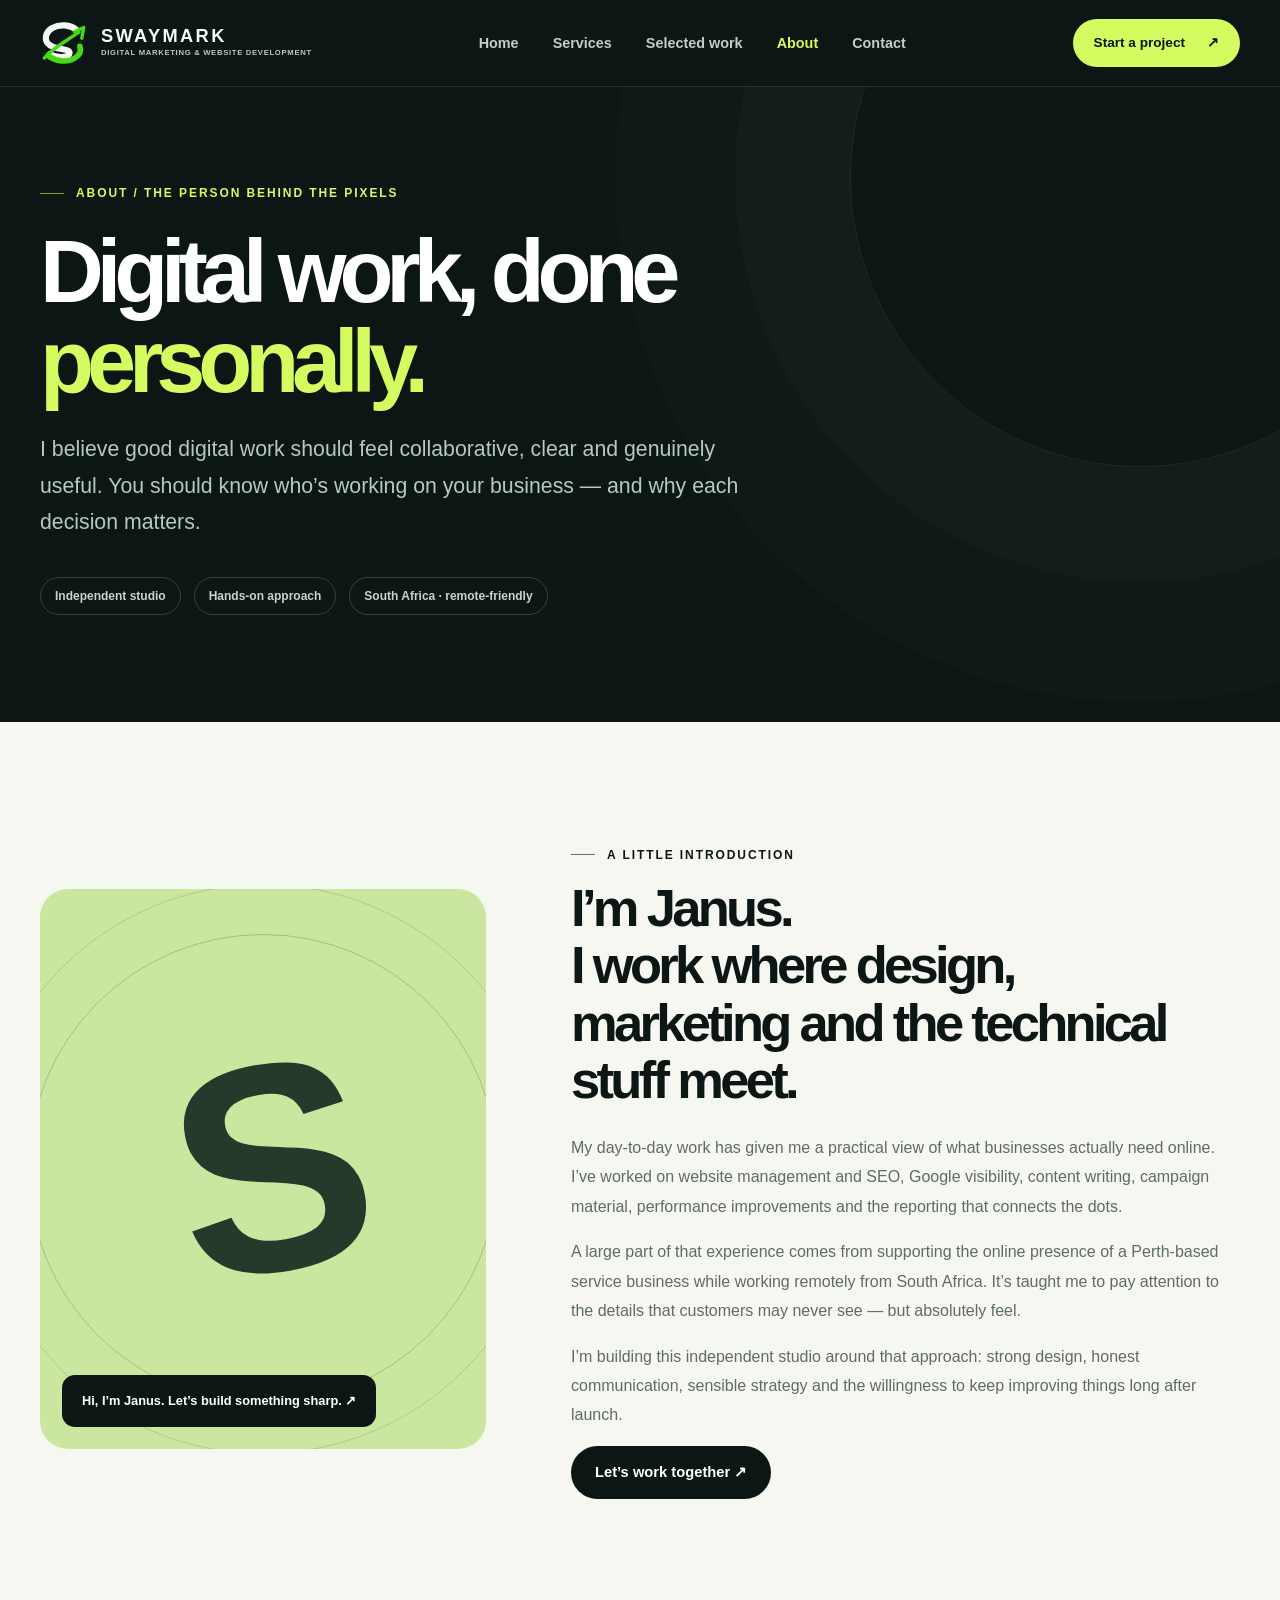
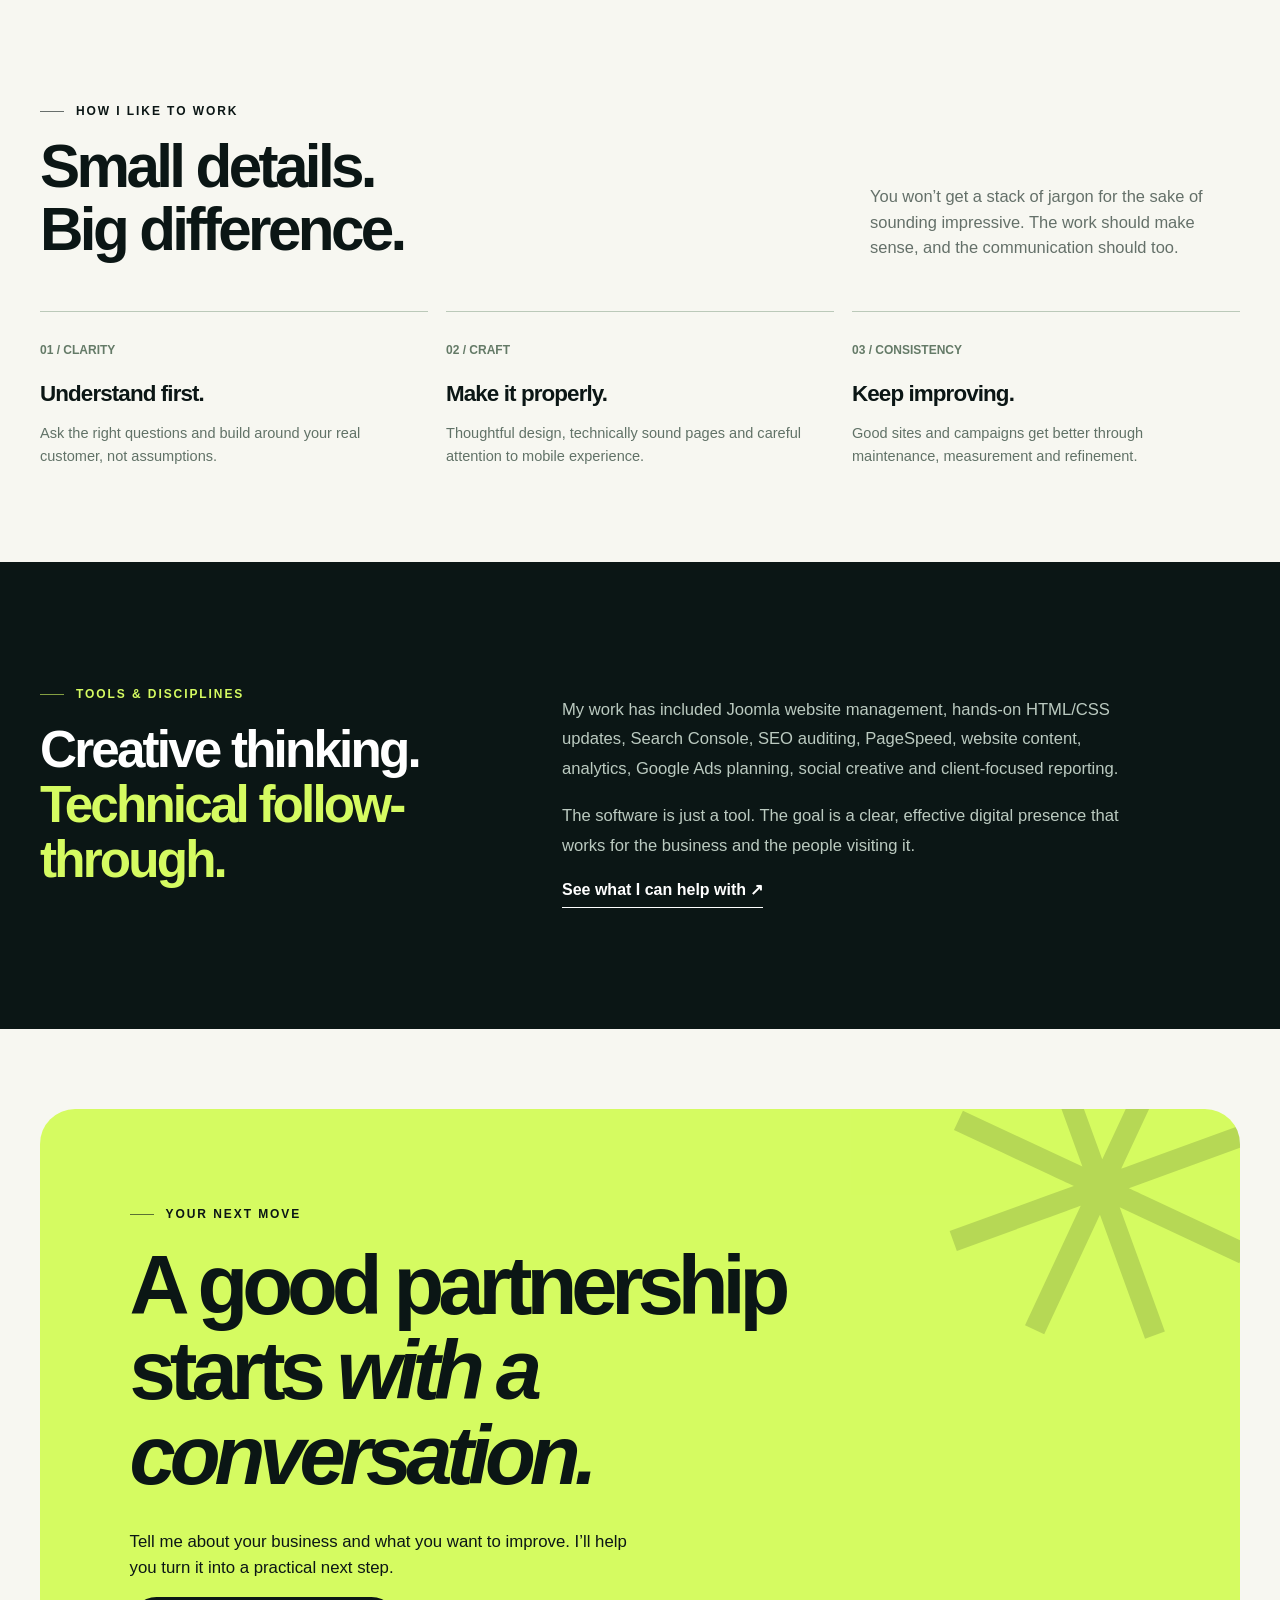
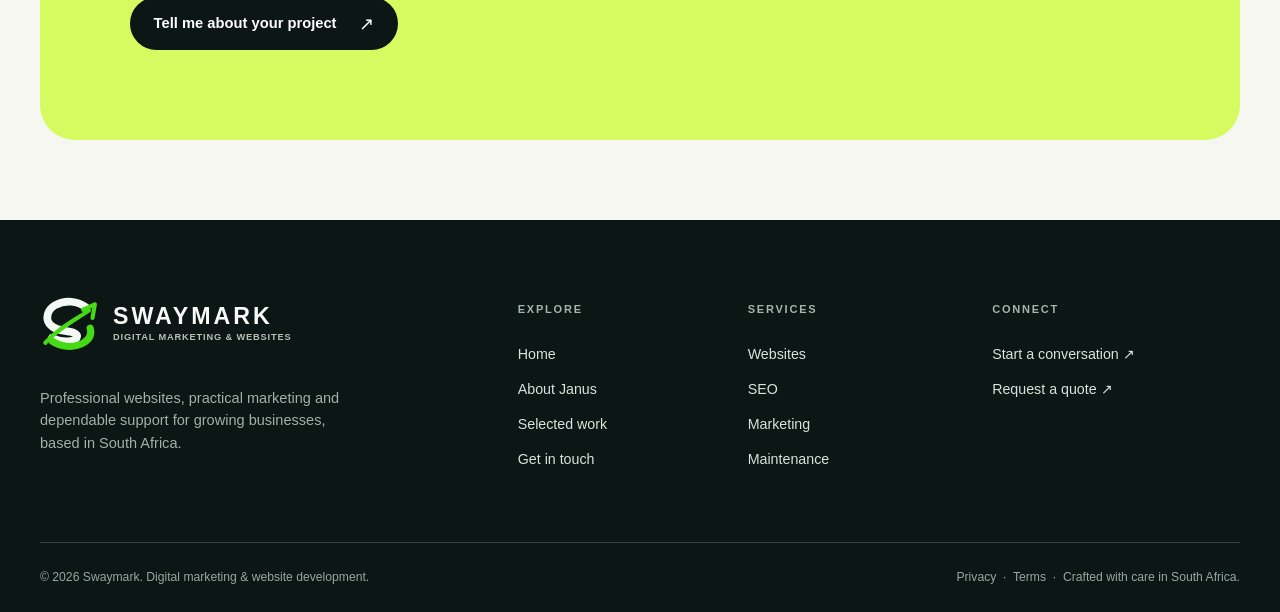
==== about.html @ 2a32147a "Build SWAYMARK digital agency website with branded pages and SEO launch setup" ====
<!doctype html><html lang="en-ZA"><head>
<meta charset="utf-8"><meta name="viewport" content="width=device-width, initial-scale=1">
<meta name="theme-color" content="#0b1615"><meta name="color-scheme" content="light">
<title>About Janus | Digital Marketing &amp; Website Specialist</title><meta name="description" content="Meet Janus, an independent South African website and marketing specialist with hands-on experience in website management, SEO, creative content and digital operations.">
<meta name="robots" content="noindex,nofollow" data-launch-robots>
<meta property="og:type" content="website"><meta property="og:locale" content="en_ZA">
<meta property="og:site_name" content="Swaymark"><meta property="og:title" content="About Janus | Digital Marketing &amp; Website Specialist">
<meta property="og:description" content="Meet Janus, an independent South African website and marketing specialist with hands-on experience in website management, SEO, creative content and digital operations.">
<meta name="twitter:card" content="summary_large_image"><meta name="twitter:title" content="About Janus | Digital Marketing &amp; Website Specialist">
<meta name="twitter:description" content="Meet Janus, an independent South African website and marketing specialist with hands-on experience in website management, SEO, creative content and digital operations.">
<link rel="icon" type="image/svg+xml" href="assets/favicon.svg"><link rel="stylesheet" href="assets/styles.css">
</head><body><a class="skip-link" href="#main">Skip to main content</a>
<header class="site-header"><div class="container header-wrap">
  <a class="brand" href="index.html" aria-label="Swaymark, home"><img class="brand-logo" src="assets/swaymark-icon.svg" alt="" width="48" height="48"><span class="brand-copy"><span class="brand-title">Swaymark</span><span class="brand-caption">Digital Marketing &amp; Website Development</span></span></a>
  <nav aria-label="Main navigation"><ul class="nav-list" id="main-navigation" data-nav-list><li><a href="index.html">Home</a></li><li><a href="services.html">Services</a></li><li><a href="work.html">Selected work</a></li><li><a href="about.html" aria-current="page">About</a></li><li><a href="contact.html">Contact</a></li></ul></nav>
  <div class="nav-actions"><a class="btn header-cta" href="contact.html">Start a project <span aria-hidden="true">↗</span></a><button class="menu-button" data-menu-toggle aria-label="Open navigation" aria-controls="main-navigation" aria-expanded="false"><span></span><span></span><span></span></button></div>
</div></header><main id="main"><section class="page-hero"><div class="container"><div class="page-hero-inner"><span class="eyebrow">About / The person behind the pixels</span><h1>Digital work, done <span class="accent">personally.</span></h1><p>I believe good digital work should feel collaborative, clear and genuinely useful. You should know who’s working on your business — and why each decision matters.</p><div class="page-subline"><span>Independent studio</span><span>Hands-on approach</span><span>South Africa · remote-friendly</span></div></div></div></section><section class="section"><div class="container"><div class="about-layout"><div class="profile-art" role="img" aria-label="Stylised S monogram for Swaymark"><span aria-hidden="true">S</span><div class="profile-art-tag">Hi, I’m Janus. Let’s build something sharp. ↗</div></div>
<div><span class="eyebrow">A little introduction</span><h2>I’m Janus.<br>I work where design, marketing and the technical stuff meet.</h2><p>My day-to-day work has given me a practical view of what businesses actually need online. I’ve worked on website management and SEO, Google visibility, content writing, campaign material, performance improvements and the reporting that connects the dots.</p><p>A large part of that experience comes from supporting the online presence of a Perth-based service business while working remotely from South Africa. It’s taught me to pay attention to the details that customers may never see — but absolutely feel.</p><p>I’m building this independent studio around that approach: strong design, honest communication, sensible strategy and the willingness to keep improving things long after launch.</p><a class="btn btn-dark" href="contact.html">Let’s work together ↗</a></div></div></div></section>
<section class="section-sm"><div class="container"><div class="section-head"><div><span class="eyebrow">How I like to work</span><h2>Small details.<br>Big difference.</h2></div><p>You won’t get a stack of jargon for the sake of sounding impressive. The work should make sense, and the communication should too.</p></div><div class="values-grid"><div class="value-card reveal"><span>01 / CLARITY</span><h3>Understand first.</h3><p>Ask the right questions and build around your real customer, not assumptions.</p></div><div class="value-card reveal"><span>02 / CRAFT</span><h3>Make it properly.</h3><p>Thoughtful design, technically sound pages and careful attention to mobile experience.</p></div><div class="value-card reveal"><span>03 / CONSISTENCY</span><h3>Keep improving.</h3><p>Good sites and campaigns get better through maintenance, measurement and refinement.</p></div></div></div></section>
<section class="section dark-section"><div class="container"><div class="band-head"><div><span class="eyebrow accent">Tools & disciplines</span><h2>Creative thinking.<br><span class="accent">Technical follow-through.</span></h2></div><div><p>My work has included Joomla website management, hands-on HTML/CSS updates, Search Console, SEO auditing, PageSpeed, website content, analytics, Google Ads planning, social creative and client-focused reporting.</p><p>The software is just a tool. The goal is a clear, effective digital presence that works for the business and the people visiting it.</p><a class="text-link" href="services.html">See what I can help with ↗</a></div></div></div></section><section class="section-sm"><div class="container"><div class="cta-panel reveal"><span class="eyebrow">YOUR NEXT MOVE</span><h2>A good partnership starts <em>with a conversation.</em></h2><p>Tell me about your business and what you want to improve. I’ll help you turn it into a practical next step.</p><a class="btn btn-dark" href="contact.html">Tell me about your project <span class="arrow" aria-hidden="true">↗</span></a></div></div></section></main><footer class="site-footer"><div class="container">
<div class="footer-main">
  <div class="footer-intro"><a class="brand" href="index.html" aria-label="Swaymark, home"><img class="brand-logo footer-logo" src="assets/swaymark-icon.svg" alt="" width="60" height="60"><span class="brand-copy"><span class="brand-title">SWAYMARK</span><span class="brand-caption">Digital marketing &amp; websites</span></span></a><p>Professional websites, practical marketing and dependable support for growing businesses, based in South Africa.</p></div>
  <div><h3>Explore</h3><div class="footer-links"><a href="index.html">Home</a><a href="about.html">About Janus</a><a href="work.html">Selected work</a><a href="contact.html">Get in touch</a></div></div>
  <div><h3>Services</h3><div class="footer-links"><a href="services.html#web-design">Websites</a><a href="services.html#seo">SEO</a><a href="services.html#marketing">Marketing</a><a href="services.html#maintenance">Maintenance</a></div></div>
  <div><h3>Connect</h3><div class="footer-links"><a href="contact.html">Start a conversation ↗</a><a href="contact.html">Request a quote ↗</a><div data-email-area hidden><a data-email-link href="contact.html">Email Janus</a></div></div></div>
</div>
<div class="footer-bottom"><span>© <span data-year>2026</span> Swaymark. Digital marketing &amp; website development.</span><span><a href="privacy.html">Privacy</a> &nbsp;·&nbsp; <a href="terms.html">Terms</a> &nbsp;·&nbsp; Crafted with care in South Africa.</span></div>
</div></footer><script src="assets/config.js" defer></script><script src="assets/script.js" defer></script></body></html>
---- assets/styles.css ----
/* JANUS — independent digital studio | Lightweight, dependency-free styles */
:root {
  color-scheme: light;
  --ink: #0b1615;
  --ink-2: #142321;
  --ink-3: #20332f;
  --cream: #f7f7f1;
  --paper: #fffefa;
  --lime: #d5fb61;
  --lime-soft: #edfac4;
  --muted: #69746d;
  --line: #dce2da;
  --white: #ffffff;
  --radius-lg: 24px;
  --radius-xl: 34px;
  --container: 1240px;
  --sans: 'Segoe UI', 'Helvetica Neue', Arial, sans-serif;
}
*, *::before, *::after { box-sizing: border-box; }
html { scroll-behavior: smooth; scroll-padding-top: 100px; }
body { margin: 0; background: var(--cream); font-family: var(--sans); color: var(--ink); line-height: 1.55; -webkit-font-smoothing: antialiased; }
body.menu-open { overflow: hidden; }
::selection { color: var(--ink); background: var(--lime); }
a { color: inherit; text-decoration: none; }
button, input, textarea, select { font: inherit; }
button { cursor: pointer; }
img, svg { max-width: 100%; }
img { display: block; }
:focus-visible { outline: 3px solid var(--lime); outline-offset: 4px; }
.container { width: min(var(--container), calc(100% - 80px)); margin-inline: auto; }
.skip-link { position: absolute; z-index: 200; top: -100px; left: 16px; background: var(--lime); color: var(--ink); padding: 10px 16px; border-radius: 10px; }
.skip-link:focus { top: 16px; }
.eyebrow { font-size: .75rem; text-transform: uppercase; font-weight: 760; letter-spacing: .16em; display: inline-flex; gap: 12px; align-items: center; }
.eyebrow::before { content: ''; width: 24px; height: 1px; background: currentColor; opacity: .6; }
.label-number { font-size: .77rem; font-weight: 800; letter-spacing: .1em; }
.note { color: var(--muted); font-size: .91rem; }
.accent { color: var(--lime); }
.dark-section { color: var(--white); background: var(--ink); }
.section { padding: 116px 0; }
.section-sm { padding: 80px 0; }
.section-head { display: flex; align-items: end; justify-content: space-between; gap: 35px; margin-bottom: 50px; }
.section-head h2, .display-title { margin: 14px 0 0; max-width: 810px; font-size: clamp(2.4rem, 4.7vw, 4.9rem); line-height: 1.05; letter-spacing: -.06em; font-weight: 780; }
.section-head p { max-width: 370px; color: #647069; margin: 0; font-size: 1.03rem; }
.lead { font-size: clamp(1.05rem, 1.45vw, 1.25rem); line-height: 1.75; color: #5b6b62; }
.btn { display: inline-flex; align-items: center; justify-content: center; gap: 22px; min-height: 53px; padding: 14px 23px; font-size: .92rem; font-weight: 750; border-radius: 999px; border: 1px solid transparent; transition: transform .2s, background-color .2s, color .2s, border-color .2s; white-space: nowrap; }
.btn:hover { transform: translateY(-2px); }
.btn-lime { background: var(--lime); color: var(--ink); }
.btn-lime:hover { background: #e7ff9b; }
.btn-dark { background: var(--ink); color: white; }
.btn-dark:hover { background: #304541; }
.btn-ghost { border-color: #6a7b75; color: white; }
.btn-ghost:hover { background: rgba(255,255,255,.09); }
.btn-outline { border-color: #aebbb3; color: var(--ink); }
.btn-outline:hover { border-color: var(--ink); background: #f0f4e7; }
.arrow { font-size: 1.25em; font-weight: 400; line-height: 1; }
.text-link { display: inline-flex; gap: 14px; align-items: center; padding-bottom: 5px; font-weight: 780; border-bottom: 1px solid currentColor; transition: gap .2s; }
.text-link:hover { gap: 22px; }
/* Header and mobile navigation */
.site-header { position: relative; z-index: 30; background: var(--ink); color: #fff; border-bottom: 1px solid rgba(255,255,255,.11); }
.header-wrap { display: flex; justify-content: space-between; align-items: center; min-height: 86px; gap: 35px; }
.brand { display: inline-flex; align-items: center; gap: 14px; flex-shrink: 0; }
.brand-logo { display: block; height: 46px; width: auto; }
.brand-logo.footer-logo { height: 66px; }
.brand-copy { display: flex; flex-direction: column; gap: 3px; }
.brand-title { font-size: .86rem; line-height: 1; font-weight: 820; letter-spacing: .18em; text-transform: uppercase; color: var(--paper); }
.brand-caption { display: block; font-size: .56rem; letter-spacing: .19em; text-transform: uppercase; font-weight: 700; opacity: .68; }
.nav-list { list-style: none; display: flex; align-items: center; gap: 34px; padding: 0; margin: 0; }
.nav-list a { font-size: .9rem; font-weight: 660; color: #c3cec7; transition: color .2s; }
.nav-list a:hover, .nav-list a[aria-current="page"] { color: var(--lime); }
.nav-actions { display: flex; align-items: center; gap: 16px; }
.header-cta { background: var(--lime); color: var(--ink); padding: 12px 20px; min-height: 45px; font-size: .85rem; }
.menu-button { display: none; background: none; border: 1px solid rgba(255,255,255,.3); color: #fff; width: 45px; height: 45px; padding: 11px; border-radius: 11px; }
.menu-button span { display: block; height: 2px; background: currentColor; margin: 5px 0; transition: transform .2s, opacity .2s; }
/* Main hero */
.hero { position: relative; isolation: isolate; background: var(--ink); color: white; overflow: hidden; padding: 88px 0 112px; }
.hero::before { content: ''; position: absolute; inset: 0; z-index: -1; background: radial-gradient(ellipse 39% 38% at 82% 45%, rgba(169,241,65,.12), transparent 80%), linear-gradient(155deg, transparent 50%, rgba(255,255,255,.015)); }
.hero::after { content: ''; position: absolute; width: 590px; height: 590px; border: 1px solid rgba(255,255,255,.07); border-radius: 50%; right: -250px; top: -320px; pointer-events: none; }
.hero-grid { display: grid; grid-template-columns: 1.05fr .95fr; gap: 45px; align-items: center; min-height: 605px; }
.hero-kicker { display: flex; align-items: center; gap: 14px; color: #c1cfc5; font-size: .78rem; letter-spacing: .14em; text-transform: uppercase; font-weight: 720; }
.hero-kicker .pulse { width: 9px; height: 9px; border-radius: 50%; background: var(--lime); box-shadow: 0 0 0 6px rgba(213,251,97,.12); }
.hero h1 { font-size: clamp(3.7rem, 6.9vw, 7rem); line-height: .99; letter-spacing: -.085em; max-width: 740px; margin: 30px 0; font-weight: 790; }
.hero h1 .serif-word { font-family: Georgia, 'Times New Roman', serif; font-style: italic; font-weight: 400; letter-spacing: -.075em; }
.hero-copy { color: #bdccc3; font-size: 1.1rem; max-width: 570px; margin-bottom: 31px; line-height: 1.82; }
.hero-actions { display: flex; gap: 12px; flex-wrap: wrap; }
.hero-meta { display: flex; gap: 33px; align-items: center; margin-top: 47px; color: #aebfb5; font-size: .83rem; }
.hero-meta > span { display: flex; gap: 9px; align-items: center; }
.hero-meta strong { display: block; color: white; font-size: .87rem; }
.hero-visual { position: relative; min-height: 600px; display: grid; place-items: center; }
.hero-glow { position: absolute; width: min(470px, 95%); height: 470px; border-radius: 50%; background: var(--lime); filter: blur(110px); opacity: .13; }
.hero-orbit { position: absolute; inset: 6% 0 8%; border: 1px dashed rgba(214,255,132,.21); border-radius: 50%; transform: rotate(-18deg); }
.hero-orbit::before { content: '+'; color: var(--lime); font-size: 2.2rem; position: absolute; top: 12%; right: 19%; }
.hero-orbit::after { content: '✳'; color: rgba(255,255,255,.5); font-size: 2.2rem; position: absolute; bottom: 8%; left: 18%; }
.browser-window { position: relative; width: min(480px, 100%); overflow: hidden; background: var(--paper); color: var(--ink); border-radius: 16px; box-shadow: 0 30px 90px rgba(0,0,0,.41), 0 0 0 1px rgba(255,255,255,.2); transform: rotate(-4deg); }
.browser-top { height: 40px; background: #eeefe8; border-bottom: 1px solid #daddd4; padding: 0 18px; display: flex; justify-content: space-between; align-items: center; }
.browser-dots { display: flex; gap: 5px; }
.browser-dots i { width: 8px; height: 8px; background: #c4c7be; border-radius: 50%; }
.browser-address { font-size: .64rem; color: #6b7970; letter-spacing: .04em; }
.mock-top { padding: 23px 26px; display: flex; align-items: center; justify-content: space-between; }
.mock-logo { font-size: 1.2rem; letter-spacing: -.075em; font-weight: 890; }
.mock-links { font-size: .58rem; color: #657269; word-spacing: 9px; }
.mock-hero { background: #e7eee0; margin: 0 13px 13px; min-height: 360px; border-radius: 9px; display: grid; grid-template-columns: 1.03fr .97fr; overflow: hidden; }
.mock-message { display: flex; justify-content: center; flex-direction: column; padding: 25px 0 25px 26px; }
.mock-overline { font-size: .55rem; letter-spacing: .12em; font-weight: 850; }
.mock-headline { margin: 15px 0; max-width: 160px; font-size: clamp(1.9rem, 2.5vw, 2.9rem); letter-spacing: -.075em; line-height: .98; font-weight: 850; }
.mock-rule { width: 60px; height: 5px; background: var(--ink); border-radius: 5px; }
.mock-graphic { position: relative; overflow: hidden; }
.mock-graphic .shape-one { position: absolute; background: #fe7f54; width: 280px; height: 280px; border-radius: 100%; top: 32px; left: 10px; }
.mock-graphic .shape-two { position: absolute; background: #9dc25b; border: 30px solid var(--ink); width: 230px; height: 230px; border-radius: 50%; top: 110px; left: 0; }
.mock-graphic .shape-three { position: absolute; background: #e6f1e7; width: 120px; height: 100px; transform: rotate(-26deg); top: 37px; right: -32px; }
.mock-bottom { display: grid; grid-template-columns: repeat(3, 1fr); gap: 10px; padding: 8px 25px 22px; }
.mock-bottom div { border-top: 1px solid #cbd5c6; padding-top: 8px; font-size: .51rem; text-transform: uppercase; letter-spacing: .06em; font-weight: 750; }
.float-tag { position: absolute; z-index: 5; padding: 16px 20px; border-radius: 15px; box-shadow: 0 18px 40px rgba(0,0,0,.23); font-weight: 780; }
.float-tag .small { display: block; font-size: .57rem; font-weight: 780; letter-spacing: .13em; text-transform: uppercase; opacity: .65; margin-bottom: 2px; }
.float-tag-top { right: -12px; top: 60px; background: var(--lime); color: var(--ink); transform: rotate(7deg); }
.float-tag-bottom { left: -25px; bottom: 80px; background: var(--paper); color: var(--ink); transform: rotate(4deg); }
.hero-scroll { display: flex; align-items: center; justify-content: space-between; color: #73897e; border-top: 1px solid rgba(255,255,255,.1); padding-top: 24px; font-size: .72rem; font-weight: 700; letter-spacing: .12em; text-transform: uppercase; }
.hero-scroll a:hover { color: var(--lime); }
/* Marquee/static capabilities */
.capability-bar { background: var(--lime); color: var(--ink); padding: 21px 0; overflow: hidden; }
.capability-list { display: flex; justify-content: space-between; gap: 30px; align-items: center; white-space: nowrap; }
.capability-list span { font-weight: 850; text-transform: uppercase; font-size: .82rem; letter-spacing: .12em; }
.capability-list b { font-size: 1.35rem; font-weight: 400; }
/* Cards and section layouts */
.services-grid { display: grid; grid-template-columns: repeat(3, 1fr); gap: 15px; }
.service-card { position: relative; display: flex; flex-direction: column; min-height: 290px; padding: 28px; border-radius: var(--radius-lg); background: var(--paper); border: 1px solid var(--line); transition: transform .23s, box-shadow .23s, border-color .23s; }
.service-card:hover { transform: translateY(-5px); box-shadow: 0 19px 40px rgba(9,24,18,.07); border-color: #b5c9b8; }
.service-card.featured { background: var(--lime-soft); border-color: #dde8be; }
.service-card.dark { background: var(--ink-2); color: white; border-color: var(--ink-2); }
.card-top { display: flex; align-items: flex-start; justify-content: space-between; margin-bottom: auto; }
.card-symbol { display: inline-grid; place-items: center; width: 54px; height: 54px; border-radius: 14px; background: #ebf0e7; color: var(--ink); font-size: 1.65rem; }
.featured .card-symbol { background: rgba(255,255,255,.55); }
.dark .card-symbol { background: #29443d; color: var(--lime); }
.card-count { font-size: .72rem; color: #768278; letter-spacing: .08em; font-weight: 760; }
.dark .card-count { color: #aabbb1; }
.service-card h3 { font-size: 1.5rem; line-height: 1.18; letter-spacing: -.045em; margin: 29px 0 12px; }
.service-card p { font-size: .93rem; color: #647168; max-width: 310px; margin: 0; }
.service-card.dark p { color: #b8c6bd; }
.card-bottom { display: flex; align-items: center; justify-content: space-between; margin-top: 20px; }
.card-bottom span { font-size: .76rem; text-transform: uppercase; letter-spacing: .11em; font-weight: 800; }
.card-arrow { display: grid; place-items: center; border: 1px solid currentColor; width: 32px; height: 32px; border-radius: 50%; font-size: 1.15rem; }
.band-head { display: grid; grid-template-columns: .8fr 1.2fr; gap: 70px; align-items: start; }
.band-head h2 { font-size: clamp(2.6rem, 4vw, 4.45rem); line-height: 1.08; letter-spacing: -.055em; margin: 18px 0 25px; }
.band-head p { max-width: 570px; color: #bbcac0; font-size: 1.04rem; line-height: 1.8; }
.process-grid { margin-top: 65px; display: grid; grid-template-columns: repeat(4, 1fr); gap: 18px; }
.process-step { padding: 22px 20px 0 0; border-top: 1px solid #4b5a51; }
.process-step .step-num { color: var(--lime); font-size: .76rem; font-weight: 800; letter-spacing: .1em; }
.process-step h3 { font-size: 1.38rem; letter-spacing: -.035em; margin: 24px 0 8px; }
.process-step p { font-size: .93rem; color: #aabbaf; margin: 0; }
.work-feature { display: grid; grid-template-columns: 1.05fr .95fr; min-height: 490px; background: #e8ece5; border: 1px solid #d9e0d7; border-radius: 30px; overflow: hidden; }
.work-art { padding: 45px; background: #c4d8be; display: grid; place-items: center; overflow: hidden; position: relative; }
.work-art::before { content: ''; width: 460px; height: 460px; border: 1px solid rgba(15,38,29,.2); border-radius: 50%; position: absolute; right: -220px; bottom: -220px; }
.work-desktop { position: relative; z-index: 1; width: 100%; max-width: 480px; background: #f8f9f4; border: 8px solid #20302a; border-radius: 13px; box-shadow: 18px 22px 0 rgba(28,60,43,.15); overflow: hidden; transform: rotate(-3deg); }
.work-desktop-top { background: #fff; padding: 12px 20px; display: flex; justify-content: space-between; font-size: .66rem; font-weight: 850; }
.work-desktop-image { height: 215px; padding: 25px; background: linear-gradient(115deg, rgba(12,27,17,.85), rgba(20,72,50,.8)), radial-gradient(circle at 70% 40%, #9cce60, #1d4b38); color: #fff; }
.work-desktop-image strong { max-width: 230px; font-size: 2.3rem; line-height: 1; display: block; letter-spacing: -.06em; }
.work-desktop-image span { display: block; margin-top: 15px; font-size: .74rem; color: #d6e1cf; }
.work-tile-row { display: flex; gap: 8px; background: #f7f9f4; padding: 12px; }
.work-tile-row span { display: block; background: #dce8d2; border-radius: 4px; height: 47px; flex: 1; }
.work-copy { padding: clamp(30px, 5vw, 67px); display: flex; flex-direction: column; align-items: flex-start; justify-content: center; }
.work-copy h3 { font-size: clamp(2.2rem, 3.7vw, 3.7rem); letter-spacing: -.06em; line-height: 1.07; margin: 24px 0; }
.work-copy p { font-size: 1rem; color: #5d6d60; line-height: 1.8; margin: 0 0 20px; }
.chip-list { display: flex; flex-wrap: wrap; gap: 8px; padding: 0; margin: 0 0 28px; list-style: none; }
.chip-list li { border-radius: 30px; border: 1px solid #c5d0c2; padding: 7px 11px; font-size: .73rem; font-weight: 740; }
.offer-grid { display: grid; grid-template-columns: repeat(3, 1fr); gap: 15px; }
.offer { border: 1px solid var(--line); border-radius: var(--radius-lg); padding: 31px; background: white; min-height: 340px; display: flex; flex-direction: column; }
.offer:nth-child(2) { background: #ecf4dc; }
.offer h3 { font-size: 1.68rem; line-height: 1.12; letter-spacing: -.05em; margin: 21px 0 9px; }
.offer p { color: #67736a; font-size: .94rem; }
.offer ul { list-style: none; padding: 0; margin: 17px 0 28px; display: grid; gap: 10px; }
.offer li { font-size: .86rem; display: flex; gap: 9px; align-items: start; }
.offer li::before { content: '↗'; font-weight: 850; }
.offer .text-link { margin-top: auto; align-self: flex-start; }
/* Instagram & personal */
.social-panel { display: grid; grid-template-columns: 1fr 1fr; overflow: hidden; border-radius: 30px; background: #e9ecdF; border: 1px solid #dce3d4; }
.social-copy { padding: clamp(31px, 5vw, 70px); display: flex; flex-direction: column; justify-content: center; align-items: flex-start; }
.social-copy h2 { font-size: clamp(2.4rem, 4.5vw, 4.8rem); line-height: 1.05; letter-spacing: -.065em; margin: 15px 0; }
.social-copy p { color: #526159; max-width: 455px; font-size: 1rem; }
.social-collage { min-height: 440px; background: #16251f; padding: 35px; display: grid; grid-template-columns: 1fr 1fr; gap: 14px; transform: translateZ(0); }
.social-tile { overflow: hidden; border-radius: 14px; padding: 20px; min-height: 160px; }
.social-tile:nth-child(1) { background: var(--lime); color: #0e2113; transform: rotate(-4deg); }
.social-tile:nth-child(2) { background: #f4b68b; color: #3b2014; transform: rotate(4deg); }
.social-tile:nth-child(3) { background: #d5ddd0; color: var(--ink); transform: rotate(3deg); }
.social-tile:nth-child(4) { background: #829ab0; color: #102431; transform: rotate(-4deg); }
.social-tile small { display: block; text-transform: uppercase; font-weight: 840; letter-spacing: .13em; font-size: .6rem; }
.social-tile strong { display: block; font-size: clamp(1.28rem, 2.4vw, 2.4rem); line-height: 1.03; letter-spacing: -.065em; margin-top: 25px; }
.social-tile svg { margin-top: 10px; }
/* FAQ */
.faq-layout { display: grid; grid-template-columns: .75fr 1.25fr; gap: 80px; }
.faq-layout h2 { font-size: clamp(2.5rem, 4vw, 4.1rem); line-height: 1.08; letter-spacing: -.06em; margin-top: 14px; }
.faq-layout > div > p { color: #657169; max-width: 330px; }
.faq-list { border-top: 1px solid var(--line); }
.faq-list details { border-bottom: 1px solid var(--line); padding: 20px 0; }
.faq-list summary { display: flex; cursor: pointer; list-style: none; align-items: center; justify-content: space-between; gap: 18px; font-size: 1.08rem; font-weight: 760; }
.faq-list summary::-webkit-details-marker { display: none; }
.faq-list summary::after { content: '+'; display: grid; place-items: center; width: 32px; height: 32px; flex: 0 0 32px; border-radius: 50%; background: #e8eee3; font-size: 1.36rem; font-weight: 400; }
.faq-list details[open] summary::after { content: '−'; background: var(--lime); }
.faq-list p { max-width: 640px; color: #627168; font-size: .94rem; line-height: 1.8; margin: 14px 0 0; }
/* Main callout and footer */
.cta-panel { position: relative; overflow: hidden; border-radius: 35px; padding: clamp(40px, 7vw, 90px); background: var(--lime); color: var(--ink); }
.cta-panel::after { content: '✳'; position: absolute; font-size: 27rem; line-height: 1; font-weight: 400; top: -130px; right: -45px; opacity: .15; transform: rotate(-20deg); pointer-events: none; }
.cta-panel h2 { position: relative; z-index: 1; max-width: 850px; font-size: clamp(2.8rem, 6.5vw, 6.7rem); font-weight: 820; line-height: 1.02; letter-spacing: -.073em; margin: 20px 0 30px; }
.cta-panel p { max-width: 500px; font-size: 1.05rem; }
.cta-panel .btn { position: relative; z-index: 2; }
.site-footer { background: var(--ink); color: #f4f8ed; padding: 75px 0 25px; }
.footer-main { display: grid; grid-template-columns: 1.45fr .6fr .65fr .85fr; gap: 55px; padding-bottom: 72px; }
.footer-intro p { max-width: 310px; color: #a0b2a5; font-size: .91rem; margin-top: 25px; }
.footer-main h3 { text-transform: uppercase; font-size: .69rem; letter-spacing: .16em; color: #a4b7aa; margin: 6px 0 25px; }
.footer-links { display: grid; gap: 13px; }
.footer-links a { font-size: .89rem; color: #d8e4da; }
.footer-links a:hover { color: var(--lime); }
.footer-bottom { display: flex; align-items: center; justify-content: space-between; border-top: 1px solid #344640; padding-top: 25px; color: #96aa9e; font-size: .76rem; gap: 20px; }
.footer-bottom a:hover { color: var(--lime); }
/* Interior page elements */
.page-hero { position: relative; overflow: hidden; background: var(--ink); color: #fff; padding: 90px 0 107px; }
.page-hero::after { content: ''; pointer-events: none; position: absolute; border: 1px solid rgba(222,255,150,.09); width: 580px; height: 580px; border-radius: 50%; right: -150px; top: -200px; box-shadow: 0 0 0 115px rgba(255,255,255,.014), 0 0 0 235px rgba(255,255,255,.012); }
.page-hero-inner { position: relative; z-index: 1; max-width: 940px; }
.page-hero h1 { margin: 24px 0; font-size: clamp(3.1rem, 6.9vw, 6.9rem); line-height: 1.02; letter-spacing: -.08em; }
.page-hero p { color: #b7c9bd; font-size: clamp(1.1rem, 1.8vw, 1.33rem); max-width: 720px; line-height: 1.72; }
.page-hero .eyebrow { color: var(--lime); }
.page-subline { margin-top: 36px; display: flex; gap: 13px; flex-wrap: wrap; }
.page-subline span { padding: 9px 14px; border: 1px solid #34463c; border-radius: 50px; font-size: .75rem; color: #c6d6c9; font-weight: 740; }
.detail-grid { display: grid; grid-template-columns: repeat(2, 1fr); gap: 16px; }
.detail-card { background: white; padding: 38px; border: 1px solid var(--line); border-radius: 25px; }
.detail-card.emphasis { background: var(--lime-soft); }
.detail-card h2 { font-size: clamp(1.85rem, 2.65vw, 2.8rem); letter-spacing: -.06em; line-height: 1.1; margin: 20px 0; }
.detail-card p { color: #596c60; }
.detail-card ul { padding-left: 18px; color: #4e6054; line-height: 1.9; }
.detail-card .icon-title { font-size: 2.4rem; font-weight: 760; letter-spacing: -.1em; color: #37483b; }
.detail-card small { font-size: .7rem; text-transform: uppercase; letter-spacing: .12em; font-weight: 780; color: #67766a; }
.work-list { display: grid; gap: 24px; }
.project { display: grid; grid-template-columns: 1fr 1fr; border-radius: 28px; overflow: hidden; border: 1px solid #d5ded3; min-height: 360px; }
.project:nth-child(even) .project-visual { order: 2; }
.project-copy { background: white; padding: clamp(30px, 5vw, 62px); display: flex; flex-direction: column; align-items: flex-start; justify-content: center; }
.project-copy h2 { font-size: clamp(2rem, 3.25vw, 3.5rem); letter-spacing: -.065em; line-height: 1.12; margin: 17px 0; }
.project-copy p { color: #5a6c60; font-size: .96rem; line-height: 1.78; }
.project-visual { padding: 35px; background: #d3e2cc; display: grid; place-items: center; }
.project-visual.orange { background: #f6c7ab; }
.project-visual.navy { background: #829aa3; }
.concept-browser { border: 7px solid var(--ink); border-radius: 15px; width: 100%; max-width: 490px; background: #fff; box-shadow: 15px 17px 0 rgba(12,34,24,.12); overflow: hidden; transform: rotate(-2deg); }
.concept-nav { display: flex; justify-content: space-between; align-items: center; padding: 11px 18px; font-size: .61rem; font-weight: 850; }
.concept-content { padding: 32px 24px; min-height: 225px; background: #304b3f; color: #e9f0e7; display: grid; align-content: center; }
.concept-content.alt { background: #fbeed7; color: #4b291e; }
.concept-content.blue { background: #1a3f48; color: #ecf8ef; }
.concept-content strong { max-width: 310px; font-size: clamp(2rem, 3.8vw, 3.9rem); letter-spacing: -.075em; line-height: 1.02; }
.concept-content small { font-size: .69rem; margin-top: 17px; }
.about-layout { display: grid; grid-template-columns: .8fr 1.2fr; gap: 85px; align-items: center; }
.profile-art { position: relative; background: #cbe69f; border-radius: 28px; min-height: 560px; overflow: hidden; display: grid; place-items: center; }
.profile-art::before { content: ''; position: absolute; border: 1px solid rgba(8,30,18,.2); width: 470px; height: 470px; border-radius: 50%; }
.profile-art::after { content: ''; position: absolute; border: 1px solid rgba(8,30,18,.14); width: 570px; height: 570px; border-radius: 50%; }
.profile-art span { font-size: clamp(10rem, 23vw, 23rem); font-weight: 850; line-height: .7; letter-spacing: -.13em; color: #243b2c; padding-right: 20px; transform: rotate(-10deg); }
.profile-art-tag { position: absolute; z-index: 1; left: 22px; bottom: 22px; padding: 16px 20px; border-radius: 13px; background: var(--ink); color: #fff; font-size: .8rem; font-weight: 740; }
.about-layout h2 { font-size: clamp(2.5rem, 4.1vw, 4.4rem); line-height: 1.09; letter-spacing: -.07em; margin: 15px 0 25px; }
.about-layout p { color: #5e6d61; font-size: 1rem; line-height: 1.84; }
.values-grid { display: grid; grid-template-columns: repeat(3, 1fr); gap: 18px; }
.value-card { border-top: 1px solid #bbc9b9; padding: 25px 25px 0 0; }
.value-card span { color: #647a67; font-weight: 810; font-size: .75rem; }
.value-card h3 { font-size: 1.4rem; line-height: 1.2; margin: 19px 0 9px; letter-spacing: -.04em; }
.value-card p { color: #617267; font-size: .91rem; }
.contact-layout { display: grid; grid-template-columns: .72fr 1.28fr; gap: 85px; align-items: start; }
.contact-intro h2 { font-size: clamp(2.4rem, 4vw, 4rem); line-height: 1.08; letter-spacing: -.06em; margin: 19px 0; }
.contact-intro p { color: #627268; }
.contact-panel { border: 1px solid #e0e5d8; background: #fff; border-radius: 30px; padding: clamp(25px, 4vw, 48px); }
.contact-panel h2 { margin: 0 0 10px; font-size: 2.1rem; letter-spacing: -.055em; }
.contact-panel > p { margin-top: 0; color: #68776a; font-size: .9rem; }
.form-grid { display: grid; grid-template-columns: 1fr 1fr; gap: 20px; margin: 28px 0; }
.field { display: grid; gap: 8px; }
.field.full { grid-column: 1 / -1; }
.field label { font-weight: 730; font-size: .83rem; }
.field label .req { color: #52681e; }
.field input, .field select, .field textarea { width: 100%; border-radius: 12px; background: #fbfcf8; color: var(--ink); border: 1px solid #d6e0d4; padding: 14px 15px; min-height: 51px; outline: 0; }
.field input:focus, .field select:focus, .field textarea:focus { border-color: #8eab4d; box-shadow: 0 0 0 3px #e4f3be; }
.field textarea { resize: vertical; min-height: 134px; }
.field input::placeholder, .field textarea::placeholder { color: #87928b; }
.form-actions { display: flex; flex-wrap: wrap; gap: 14px; align-items: center; }
.form-actions p { color: #6c7b70; font-size: .79rem; max-width: 390px; margin: 0; }
.form-status { display: none; padding: 15px 18px; background: #eaf7d6; border: 1px solid #bcd68f; border-radius: 12px; color: #26391c; margin: 20px 0 0; font-size: .9rem; white-space: pre-line; }
.form-status.visible { display: block; }
.form-status.error { background: #fff1e6; border-color: #e7b392; color: #5a3623; }
.contact-points { display: grid; gap: 18px; margin-top: 40px; }
.contact-point { padding-top: 19px; border-top: 1px solid var(--line); }
.contact-point strong { display: block; font-size: .79rem; text-transform: uppercase; letter-spacing: .1em; }
.contact-point p, .contact-point a { color: #5c6d61; font-size: .98rem; }
.legal { max-width: 790px; }
.legal h2 { font-size: 1.7rem; letter-spacing: -.04em; margin-top: 37px; }
.legal p, .legal li { line-height: 1.85; color: #526559; }
.legal a { text-decoration: underline; text-underline-offset: 3px; }
.notice { border-left: 4px solid #9fbd59; background: #ecf5de; padding: 15px 20px; border-radius: 0 11px 11px 0; margin-bottom: 28px; }
.notice strong { display: block; margin-bottom: 6px; }
/* Reveal effect: still visible without JS */
.has-js .reveal { opacity: 0; transform: translateY(19px); transition: opacity .65s ease, transform .65s ease; }
.has-js .reveal.in-view { opacity: 1; transform: none; }
@media (max-width: 1080px) {
  .container { width: min(var(--container), calc(100% - 56px)); }
  .nav-list { gap: 19px; }
  .hero-grid { gap: 20px; }
  .hero h1 { font-size: clamp(3.5rem, 6.4vw, 5.9rem); }
  .float-tag-bottom { left: 0; }
  .footer-main { grid-template-columns: 1.4fr .65fr .65fr; }
  .footer-main > div:last-child { grid-column: 2 / 4; }
  .about-layout, .contact-layout { gap: 40px; }
}
@media (max-width: 850px) {
  .container { width: min(var(--container), calc(100% - 42px)); }
  .section { padding: 85px 0; }
  .hero { padding: 70px 0 60px; }
  .hero-grid { grid-template-columns: 1fr; }
  .hero h1 { max-width: 700px; font-size: clamp(3.5rem, 9vw, 6.1rem); }
  .hero-visual { min-height: 510px; width: min(610px, 100%); margin: 0 auto; }
  .hero-orbit { inset: 0 10%; }
  .browser-window { width: min(460px, 83%); }
  .float-tag-top { right: 3%; }
  .float-tag-bottom { left: 4%; bottom: 42px; }
  .services-grid, .offer-grid, .values-grid { grid-template-columns: repeat(2, 1fr); }
  .band-head, .faq-layout, .about-layout, .contact-layout { grid-template-columns: 1fr; }
  .process-grid { grid-template-columns: repeat(2, 1fr); }
  .work-feature, .project, .social-panel { grid-template-columns: 1fr; }
  .work-art { min-height: 395px; }
  .social-collage { min-height: 340px; }
  .profile-art { min-height: 360px; }
  .footer-main { grid-template-columns: repeat(3, 1fr); gap: 35px; }
  .footer-main .footer-intro { grid-column: 1 / -1; }
  .footer-main > div:last-child { grid-column: auto; }
  .project:nth-child(even) .project-visual { order: 0; }
  .project-copy { order: 1; }
  .page-hero { padding: 77px 0 88px; }
}
@media (max-width: 700px) {
  .header-wrap { min-height: 72px; }
  .nav-actions .header-cta { display: none; }
  .menu-button { display: block; }
  .nav-list { position: absolute; left: 0; right: 0; top: 72px; display: none; background: var(--ink-2); padding: 22px; flex-direction: column; align-items: stretch; gap: 0; border-top: 1px solid #354640; box-shadow: 0 20px 30px rgba(0,0,0,.2); }
  .nav-list.open { display: flex; }
  .nav-list li a { display: block; padding: 12px 7px; font-size: 1.04rem; }
  .section-head { display: block; }
  .section-head p { margin-top: 20px; }
  .services-grid, .offer-grid, .values-grid, .detail-grid { grid-template-columns: 1fr; }
  .service-card { min-height: 260px; }
  .hero h1 { font-size: clamp(3.2rem, 11.6vw, 5rem); }
  .hero-meta { flex-wrap: wrap; gap: 20px; }
  .hero-visual { min-height: 400px; }
  .browser-window { width: min(410px, 92%); }
  .mock-hero { min-height: 270px; }
  .mock-graphic .shape-one { width: 230px; height: 230px; }
  .mock-graphic .shape-two { width: 185px; height: 185px; }
  .mock-headline { font-size: 1.75rem; }
  .float-tag { padding: 10px 14px; font-size: .78rem; }
  .float-tag-top { right: 0; top: 21px; }
  .float-tag-bottom { left: 0; bottom: 24px; }
  .capability-list { width: 950px; }
  .work-art { padding: 22px; min-height: 320px; }
  .work-copy { padding: 38px 26px; }
  .social-copy { padding: 38px 27px; }
  .social-collage { min-height: 330px; padding: 22px; }
  .cta-panel { padding: 47px 28px; }
  .cta-panel h2 { font-size: clamp(2.7rem, 11vw, 5rem); }
  .cta-panel::after { font-size: 16rem; top: 25px; right: -60px; }
  .footer-main { grid-template-columns: 1fr 1fr; }
  .footer-main .footer-intro { grid-column: 1 / -1; }
  .footer-bottom { flex-direction: column; align-items: start; }
  .form-grid { grid-template-columns: 1fr; }
  .contact-panel { padding: 27px 20px; }
}
@media (max-width: 420px) {
  .container { width: calc(100% - 32px); }
  .hero { padding-top: 53px; }
  .hero h1 { font-size: clamp(3.02rem, 12.3vw, 4.1rem); }
  .hero-copy { font-size: .98rem; }
  .hero-visual { min-height: 335px; }
  .mock-hero { min-height: 225px; }
  .mock-top { padding: 15px; }
  .mock-message { padding: 10px 0 10px 13px; }
  .mock-headline { font-size: 1.5rem; }
  .mock-bottom { padding: 6px 13px 14px; }
  .mock-graphic .shape-one { width: 170px; height: 170px; }
  .mock-graphic .shape-two { width: 145px; height: 145px; border-width: 19px; }
  .browser-top { height: 32px; }
  .social-tile { min-height: 130px; padding: 13px; }
  .social-tile strong { font-size: 1.35rem; }
  .page-hero h1 { font-size: 3rem; }
  .offer { padding: 24px; }
  .footer-main { gap: 29px 20px; }
}
@media (prefers-reduced-motion: reduce) {
  html { scroll-behavior: auto; }
  *, *::before, *::after { animation-duration: .01ms !important; transition-duration: .01ms !important; }
  .has-js .reveal { opacity: 1; transform: none; }
}


@media (max-width: 620px) {
  .brand-logo { height: 36px; }
  .brand-logo.footer-logo { height: 54px; }
  .brand-title { font-size: .74rem; letter-spacing: .14em; }
  .brand-caption { font-size: .5rem; letter-spacing: .13em; }
}
/* SWAYMARK brand refinements */
.brand-logo { width: 47px; height: 47px; object-fit: contain; flex: 0 0 47px; }
.brand-logo.footer-logo { width: 59px; height: 59px; }
.brand-title { color: #f8faf7; font-size: 1.14rem; font-weight: 850; letter-spacing: .13em; }
.brand-caption { max-width: 230px; font-size: .48rem; letter-spacing: .09em; line-height: 1.4; opacity: .75; }
.site-footer .brand-title { font-size: 1.45rem; }
.site-footer .brand-caption { font-size: .58rem; max-width: none; }
@media (max-width: 1100px) {
  .header-wrap { gap: 16px; }
  .nav-list { gap: 15px; }
  .brand-caption { display: none; }
}
@media (max-width: 620px) {
  .brand-logo { width: 39px; height: 39px; flex-basis: 39px; }
  .brand-title { font-size: 1rem; }
  .site-footer .brand-caption { display: block; }
}
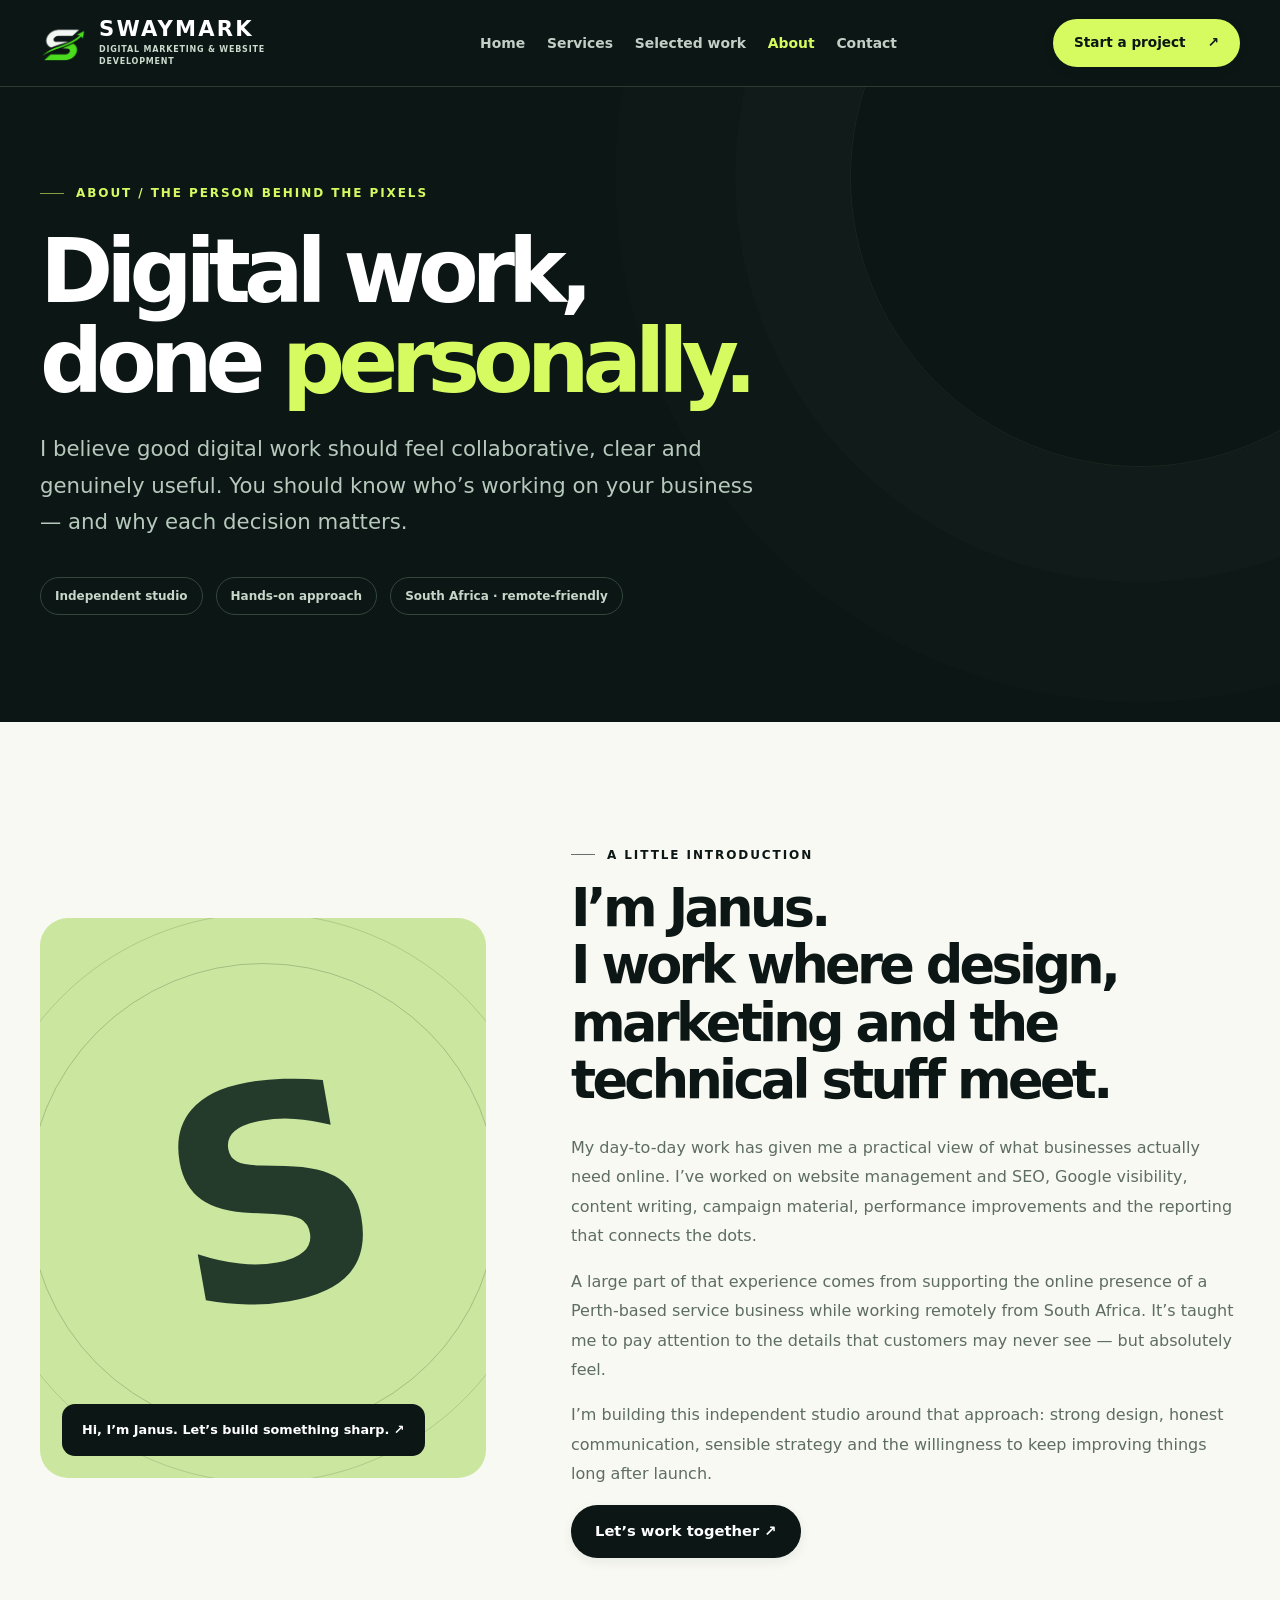
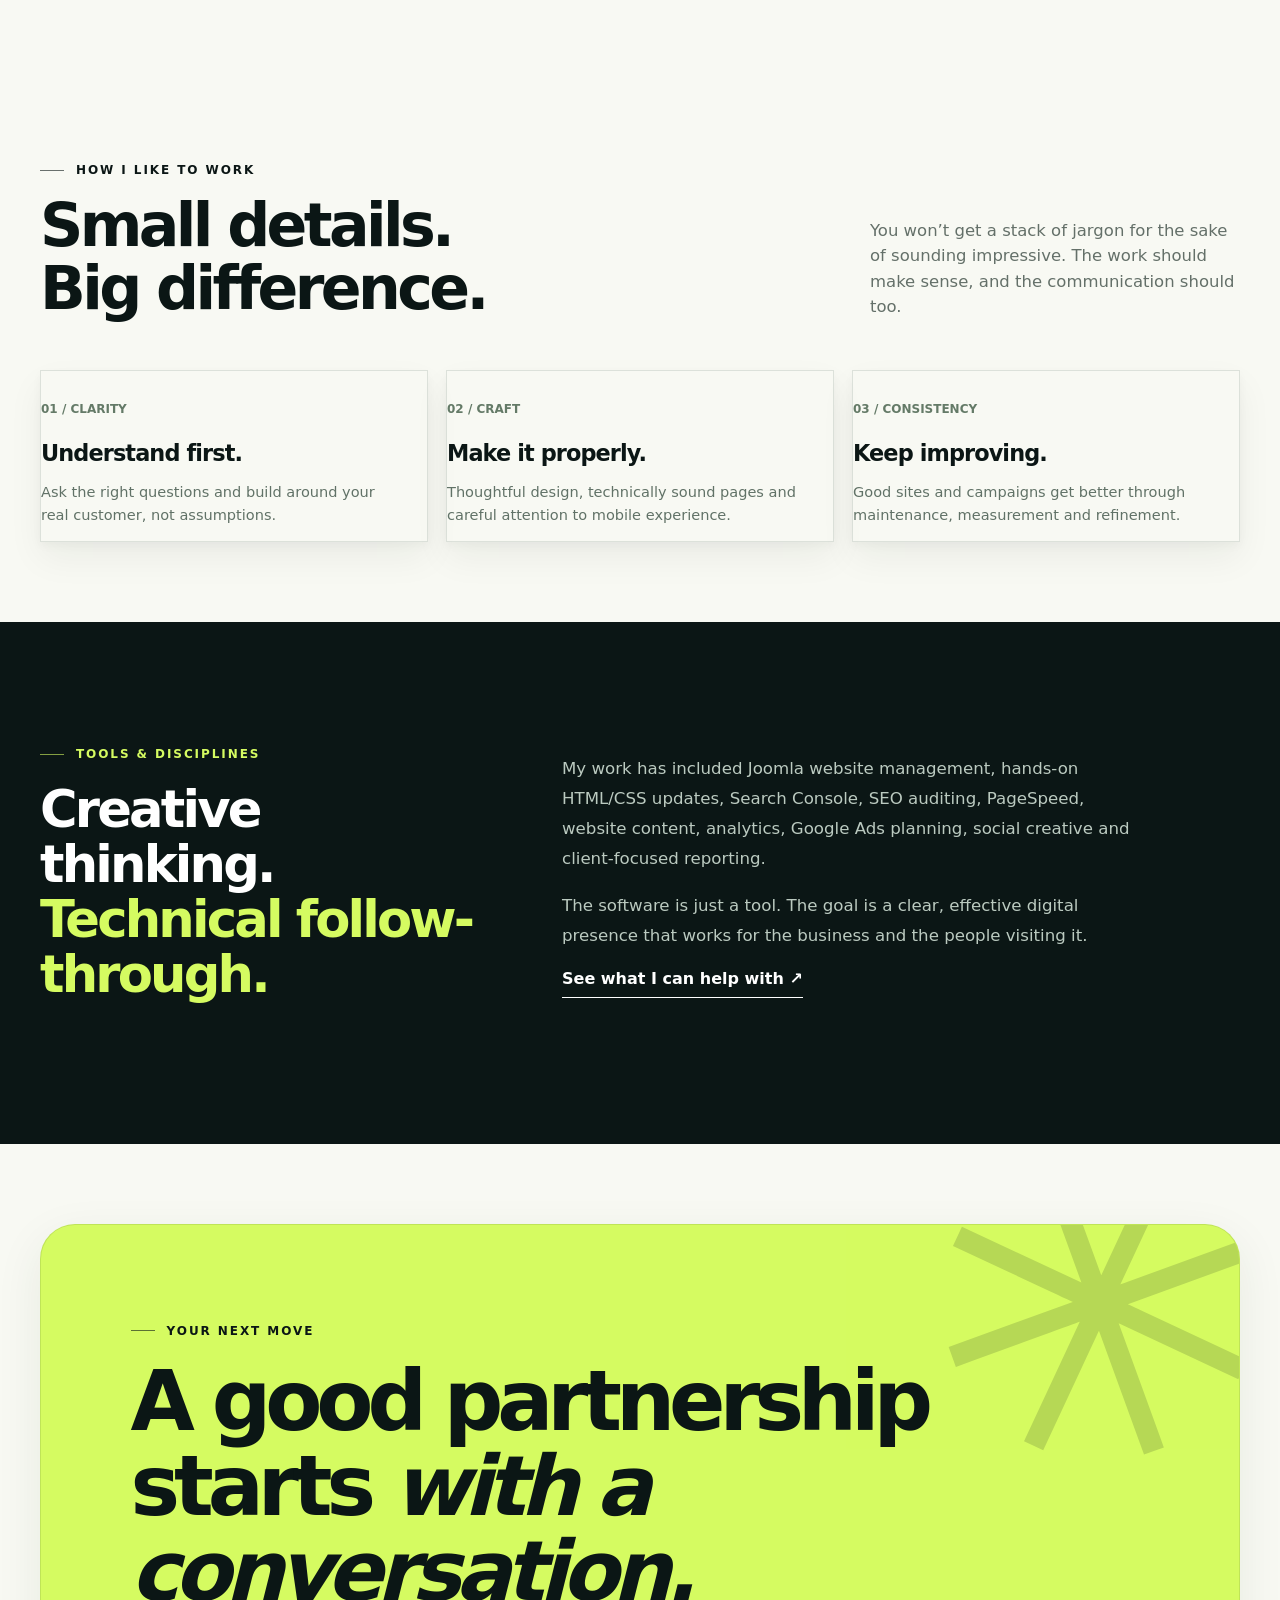
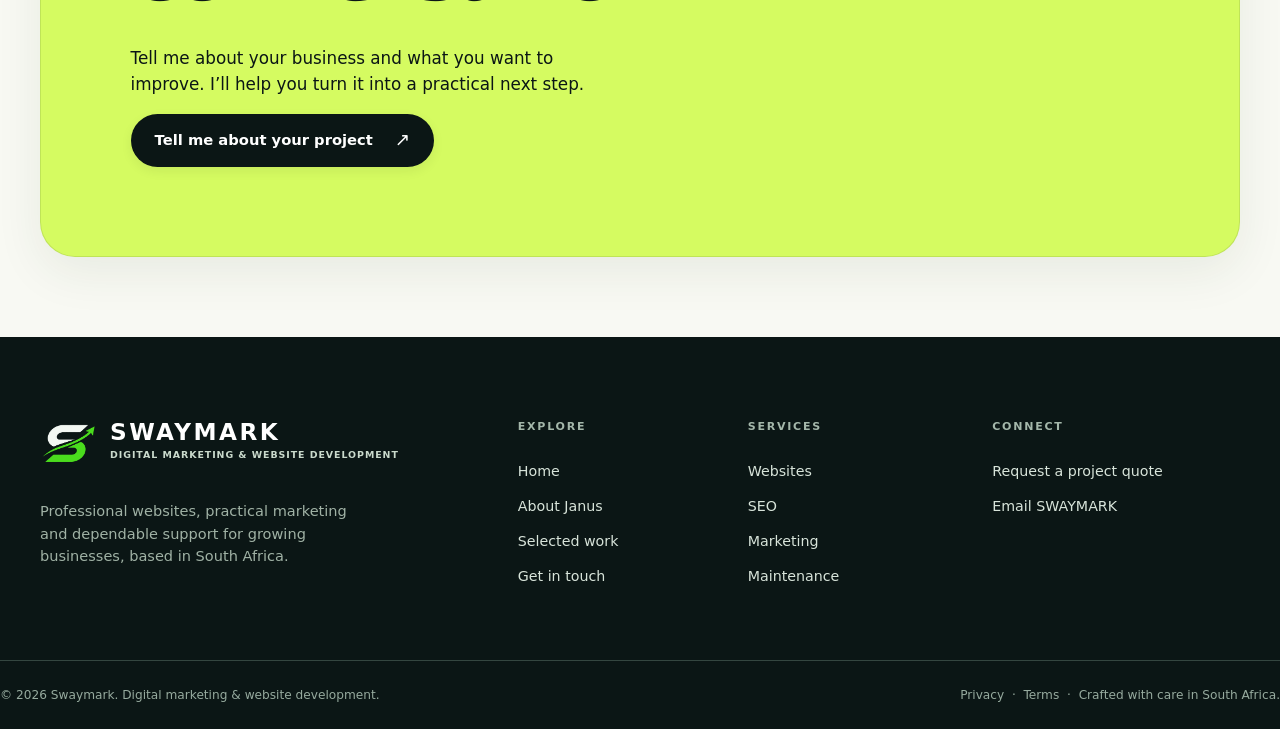
==== commit 44bca883: "Polish SWAYMARK design, add authentic logo, optimize assets and enable technical SEO" ====
--- a/about.html
+++ b/about.html
@@ -2,16 +2,24 @@
 <meta charset="utf-8"><meta name="viewport" content="width=device-width, initial-scale=1">
 <meta name="theme-color" content="#0b1615"><meta name="color-scheme" content="light">
 <title>About Janus | Digital Marketing &amp; Website Specialist</title><meta name="description" content="Meet Janus, an independent South African website and marketing specialist with hands-on experience in website management, SEO, creative content and digital operations.">
-<meta name="robots" content="noindex,nofollow" data-launch-robots>
+<meta name="robots" content="index,follow,max-image-preview:large">
 <meta property="og:type" content="website"><meta property="og:locale" content="en_ZA">
 <meta property="og:site_name" content="Swaymark"><meta property="og:title" content="About Janus | Digital Marketing &amp; Website Specialist">
 <meta property="og:description" content="Meet Janus, an independent South African website and marketing specialist with hands-on experience in website management, SEO, creative content and digital operations.">
-<meta name="twitter:card" content="summary_large_image"><meta name="twitter:title" content="About Janus | Digital Marketing &amp; Website Specialist">
+<meta name="twitter:title" content="About Janus | Digital Marketing &amp; Website Specialist">
 <meta name="twitter:description" content="Meet Janus, an independent South African website and marketing specialist with hands-on experience in website management, SEO, creative content and digital operations.">
-<link rel="icon" type="image/svg+xml" href="assets/favicon.svg"><link rel="stylesheet" href="assets/styles.css">
+<link rel="icon" type="image/png" sizes="64x64" href="assets/favicon.png"><link rel="stylesheet" href="assets/styles.css">
+<link rel="canonical" href="https://janusoosthuizen2-work.github.io/swaymark-website/about.html">
+<meta property="og:url" content="https://janusoosthuizen2-work.github.io/swaymark-website/about.html">
+<meta property="og:image" content="https://janusoosthuizen2-work.github.io/swaymark-website/assets/og-cover.png">
+<meta property="og:image:width" content="1200"><meta property="og:image:height" content="630">
+<meta property="og:image:alt" content="SWAYMARK digital marketing and website development">
+<meta name="twitter:image" content="https://janusoosthuizen2-work.github.io/swaymark-website/assets/og-cover.png">
+<meta name="twitter:card" content="summary_large_image">
+<script type="application/ld+json">{"@context":"https://schema.org","@graph":[{"@type":"Organization","@id":"https://janusoosthuizen2-work.github.io/swaymark-website/#organization","name":"SWAYMARK","url":"https://janusoosthuizen2-work.github.io/swaymark-website/","email":"janusoosthuizen2@gmail.com","founder":{"@type":"Person","name":"Janus Oosthuizen"},"logo":"https://janusoosthuizen2-work.github.io/swaymark-website/assets/logo-mark.webp","description":"Website development, SEO, digital marketing and website support for businesses."},{"@type":"WebSite","@id":"https://janusoosthuizen2-work.github.io/swaymark-website/#website","url":"https://janusoosthuizen2-work.github.io/swaymark-website/","name":"SWAYMARK","publisher":{"@id":"https://janusoosthuizen2-work.github.io/swaymark-website/#organization"}},{"@type":"WebPage","@id":"https://janusoosthuizen2-work.github.io/swaymark-website/about.html#webpage","url":"https://janusoosthuizen2-work.github.io/swaymark-website/about.html","name":"About Janus | Digital Marketing & Website Specialist","isPartOf":{"@id":"https://janusoosthuizen2-work.github.io/swaymark-website/#website"},"about":{"@id":"https://janusoosthuizen2-work.github.io/swaymark-website/#organization"},"description":"Meet Janus, an independent South African website and marketing specialist with hands-on experience in website management, SEO, creative content and digital operations."}]}</script>
 </head><body><a class="skip-link" href="#main">Skip to main content</a>
 <header class="site-header"><div class="container header-wrap">
-  <a class="brand" href="index.html" aria-label="Swaymark, home"><img class="brand-logo" src="assets/swaymark-icon.svg" alt="" width="48" height="48"><span class="brand-copy"><span class="brand-title">Swaymark</span><span class="brand-caption">Digital Marketing &amp; Website Development</span></span></a>
+  <a class="brand" href="index.html" aria-label="Swaymark home"><img class="brand-logo" src="assets/logo-mark.webp" width="47" height="47" alt=""><span class="brand-copy"><span class="brand-title">SWAYMARK</span><span class="brand-caption">DIGITAL MARKETING &amp; WEBSITE DEVELOPMENT</span></span></a>
   <nav aria-label="Main navigation"><ul class="nav-list" id="main-navigation" data-nav-list><li><a href="index.html">Home</a></li><li><a href="services.html">Services</a></li><li><a href="work.html">Selected work</a></li><li><a href="about.html" aria-current="page">About</a></li><li><a href="contact.html">Contact</a></li></ul></nav>
   <div class="nav-actions"><a class="btn header-cta" href="contact.html">Start a project <span aria-hidden="true">↗</span></a><button class="menu-button" data-menu-toggle aria-label="Open navigation" aria-controls="main-navigation" aria-expanded="false"><span></span><span></span><span></span></button></div>
 </div></header><main id="main"><section class="page-hero"><div class="container"><div class="page-hero-inner"><span class="eyebrow">About / The person behind the pixels</span><h1>Digital work, done <span class="accent">personally.</span></h1><p>I believe good digital work should feel collaborative, clear and genuinely useful. You should know who’s working on your business — and why each decision matters.</p><div class="page-subline"><span>Independent studio</span><span>Hands-on approach</span><span>South Africa · remote-friendly</span></div></div></div></section><section class="section"><div class="container"><div class="about-layout"><div class="profile-art" role="img" aria-label="Stylised S monogram for Swaymark"><span aria-hidden="true">S</span><div class="profile-art-tag">Hi, I’m Janus. Let’s build something sharp. ↗</div></div>
@@ -19,10 +27,10 @@
 <section class="section-sm"><div class="container"><div class="section-head"><div><span class="eyebrow">How I like to work</span><h2>Small details.<br>Big difference.</h2></div><p>You won’t get a stack of jargon for the sake of sounding impressive. The work should make sense, and the communication should too.</p></div><div class="values-grid"><div class="value-card reveal"><span>01 / CLARITY</span><h3>Understand first.</h3><p>Ask the right questions and build around your real customer, not assumptions.</p></div><div class="value-card reveal"><span>02 / CRAFT</span><h3>Make it properly.</h3><p>Thoughtful design, technically sound pages and careful attention to mobile experience.</p></div><div class="value-card reveal"><span>03 / CONSISTENCY</span><h3>Keep improving.</h3><p>Good sites and campaigns get better through maintenance, measurement and refinement.</p></div></div></div></section>
 <section class="section dark-section"><div class="container"><div class="band-head"><div><span class="eyebrow accent">Tools & disciplines</span><h2>Creative thinking.<br><span class="accent">Technical follow-through.</span></h2></div><div><p>My work has included Joomla website management, hands-on HTML/CSS updates, Search Console, SEO auditing, PageSpeed, website content, analytics, Google Ads planning, social creative and client-focused reporting.</p><p>The software is just a tool. The goal is a clear, effective digital presence that works for the business and the people visiting it.</p><a class="text-link" href="services.html">See what I can help with ↗</a></div></div></div></section><section class="section-sm"><div class="container"><div class="cta-panel reveal"><span class="eyebrow">YOUR NEXT MOVE</span><h2>A good partnership starts <em>with a conversation.</em></h2><p>Tell me about your business and what you want to improve. I’ll help you turn it into a practical next step.</p><a class="btn btn-dark" href="contact.html">Tell me about your project <span class="arrow" aria-hidden="true">↗</span></a></div></div></section></main><footer class="site-footer"><div class="container">
 <div class="footer-main">
-  <div class="footer-intro"><a class="brand" href="index.html" aria-label="Swaymark, home"><img class="brand-logo footer-logo" src="assets/swaymark-icon.svg" alt="" width="60" height="60"><span class="brand-copy"><span class="brand-title">SWAYMARK</span><span class="brand-caption">Digital marketing &amp; websites</span></span></a><p>Professional websites, practical marketing and dependable support for growing businesses, based in South Africa.</p></div>
+  <div class="footer-intro"><a class="brand" href="index.html" aria-label="Swaymark home"><img class="brand-logo footer-logo" src="assets/logo-mark.webp" width="58" height="58" alt=""><span class="brand-copy"><span class="brand-title">SWAYMARK</span><span class="brand-caption">DIGITAL MARKETING &amp; WEBSITE DEVELOPMENT</span></span></a><p>Professional websites, practical marketing and dependable support for growing businesses, based in South Africa.</p></div>
   <div><h3>Explore</h3><div class="footer-links"><a href="index.html">Home</a><a href="about.html">About Janus</a><a href="work.html">Selected work</a><a href="contact.html">Get in touch</a></div></div>
   <div><h3>Services</h3><div class="footer-links"><a href="services.html#web-design">Websites</a><a href="services.html#seo">SEO</a><a href="services.html#marketing">Marketing</a><a href="services.html#maintenance">Maintenance</a></div></div>
-  <div><h3>Connect</h3><div class="footer-links"><a href="contact.html">Start a conversation ↗</a><a href="contact.html">Request a quote ↗</a><div data-email-area hidden><a data-email-link href="contact.html">Email Janus</a></div></div></div>
+  <div><h3>Connect</h3><div class="footer-links"><a href="contact.html">Request a project quote</a><a href="mailto:janusoosthuizen2@gmail.com">Email SWAYMARK</a></div></div></div>
 </div>
 <div class="footer-bottom"><span>© <span data-year>2026</span> Swaymark. Digital marketing &amp; website development.</span><span><a href="privacy.html">Privacy</a> &nbsp;·&nbsp; <a href="terms.html">Terms</a> &nbsp;·&nbsp; Crafted with care in South Africa.</span></div>
 </div></footer><script src="assets/config.js" defer></script><script src="assets/script.js" defer></script></body></html>
--- a/assets/styles.css
+++ b/assets/styles.css
@@ -1,4 +1,4 @@
-/* JANUS — independent digital studio | Lightweight, dependency-free styles */
+/* SWAYMARK — independent digital studio | Lightweight, dependency-free styles */
 :root {
   color-scheme: light;
   --ink: #0b1615;
@@ -14,7 +14,7 @@
   --radius-lg: 24px;
   --radius-xl: 34px;
   --container: 1240px;
-  --sans: 'Segoe UI', 'Helvetica Neue', Arial, sans-serif;
+  --sans: 'Inter', 'Segoe UI', system-ui, -apple-system, Arial, sans-serif;
 }
 *, *::before, *::after { box-sizing: border-box; }
 html { scroll-behavior: smooth; scroll-padding-top: 100px; }
@@ -86,7 +86,7 @@
 .hero-meta > span { display: flex; gap: 9px; align-items: center; }
 .hero-meta strong { display: block; color: white; font-size: .87rem; }
 .hero-visual { position: relative; min-height: 600px; display: grid; place-items: center; }
-.hero-glow { position: absolute; width: min(470px, 95%); height: 470px; border-radius: 50%; background: var(--lime); filter: blur(110px); opacity: .13; }
+.hero-glow { position: absolute; width: min(470px, 95%); height: 470px; border-radius: 50%; background: var(--lime); filter: blur(64px); opacity: .095; }
 .hero-orbit { position: absolute; inset: 6% 0 8%; border: 1px dashed rgba(214,255,132,.21); border-radius: 50%; transform: rotate(-18deg); }
 .hero-orbit::before { content: '+'; color: var(--lime); font-size: 2.2rem; position: absolute; top: 12%; right: 19%; }
 .hero-orbit::after { content: '✳'; color: rgba(255,255,255,.5); font-size: 2.2rem; position: absolute; bottom: 8%; left: 18%; }
@@ -393,20 +393,74 @@
   .brand-title { font-size: .74rem; letter-spacing: .14em; }
   .brand-caption { font-size: .5rem; letter-spacing: .13em; }
 }
-/* SWAYMARK brand refinements */
-.brand-logo { width: 47px; height: 47px; object-fit: contain; flex: 0 0 47px; }
-.brand-logo.footer-logo { width: 59px; height: 59px; }
-.brand-title { color: #f8faf7; font-size: 1.14rem; font-weight: 850; letter-spacing: .13em; }
-.brand-caption { max-width: 230px; font-size: .48rem; letter-spacing: .09em; line-height: 1.4; opacity: .75; }
-.site-footer .brand-title { font-size: 1.45rem; }
-.site-footer .brand-caption { font-size: .58rem; max-width: none; }
-@media (max-width: 1100px) {
-  .header-wrap { gap: 16px; }
-  .nav-list { gap: 15px; }
+
+/* SWAYMARK signature design system: premium definition without image or JS dependencies */
+:root {
+  --lift-sm: 0 4px 9px rgba(9, 30, 22, .035), 0 16px 34px rgba(9, 30, 22, .055);
+  --lift-md: 0 8px 20px rgba(9, 30, 22, .05), 0 26px 62px rgba(9, 30, 22, .075);
+  --edge: rgba(18, 55, 37, .12);
+}
+html { color-scheme: light; }
+body { background: #f8f9f3; }
+.site-header { border-bottom-color: rgba(218,255,182,.16); }
+.header-wrap { gap: 20px; }
+.brand { gap: 12px; }
+.brand-logo { width: 47px; height: 47px; object-fit: contain; flex: none; }
+.brand-logo.footer-logo { width: 58px; height: 58px; }
+.brand-copy { gap: 5px; }
+.brand-title { font-size: 1.32rem; font-weight: 850; line-height: .95; letter-spacing: .105em; color: #fff; }
+.brand-caption { font-size: .50rem; letter-spacing: .10em; color: #cadacc; opacity: 1; max-width: 225px; line-height: 1.45; }
+.nav-list { gap: clamp(12px,1.7vw,28px); }
+.nav-list a { font-size: .87rem; }
+.header-cta { box-shadow: inset 0 1px 0 rgba(255,255,255,.25), 0 4px 18px rgba(171,250,50,.14); }
+.hero { background: radial-gradient(circle at 78% 38%, rgba(173,242,88,.08), transparent 35%), #0b1615; }
+.hero-kicker { line-height: 1.6; }
+.hero-copy { max-width: 570px; }
+.btn { box-shadow: 0 4px 12px rgba(9,33,22,.07); }
+.btn-lime { box-shadow: 0 6px 21px rgba(172,248,76,.16), inset 0 1px 0 rgba(255,255,255,.25); }
+.btn-ghost { box-shadow: none; }
+.browser-window { border: 1px solid rgba(255,255,255,.62); box-shadow: 0 22px 64px rgba(0,0,0,.32), 0 45px 90px rgba(0,0,0,.12); }
+.section-head h2, .page-hero h1 { text-wrap: balance; }
+.service-card, .offer, .detail-card, .value-card, .project, .contact-panel, .work-feature {
+  border: 1px solid var(--edge); box-shadow: var(--lift-sm);
+}
+.service-card, .offer, .detail-card, .project, .contact-panel, .work-feature { transition: transform .24s ease, box-shadow .24s ease, border-color .24s ease; }
+.service-card:hover, .offer:hover, .detail-card:hover, .project:hover {
+  transform: translateY(-3px); box-shadow: var(--lift-md); border-color: rgba(49,112,64,.22);
+}
+.service-card.dark { border-color: rgba(212,250,191,.20); }
+.service-card.featured { border-color: rgba(115,156,70,.28); }
+.process-step { border-top: 1px solid rgba(216,253,203,.23); padding-top: 22px; }
+.offer { background: #fffefa; }
+.social-panel { border-color: rgba(16,62,36,.14); box-shadow: var(--lift-md); }
+.social-tile { box-shadow: 0 8px 26px rgba(0,0,0,.09); }
+.cta-panel { border: 1px solid rgba(32,63,21,.12); box-shadow: 0 15px 48px rgba(41,68,22,.08); }
+.contact-panel { box-shadow: 0 10px 30px rgba(16,55,26,.045), 0 24px 70px rgba(16,55,26,.055); }
+.field input:hover, .field select:hover, .field textarea:hover { border-color: #a6b8a4; }
+.faq-list summary:focus-visible { outline: 3px solid #6f9331; outline-offset: 5px; border-radius: 8px; }
+.footer-main .brand-title { font-size: 1.45rem; }
+.footer-main .brand-caption { max-width: 300px; font-size: .59rem; }
+.footer-intro p { margin-top: 22px; }
+.page-hero::after { opacity: .72; }
+.legal .notice { border-radius: 14px; box-shadow: 0 5px 20px rgba(15,50,31,.05); }
+@media (max-width: 1180px) {
+  .header-wrap { gap: 12px; }
+  .brand-caption { max-width: 165px; }
+  .nav-list { gap: 12px; }
+  .header-cta { padding: 12px 14px; }
+}
+@media (max-width: 1020px) {
   .brand-caption { display: none; }
-}
-@media (max-width: 620px) {
-  .brand-logo { width: 39px; height: 39px; flex-basis: 39px; }
-  .brand-title { font-size: 1rem; }
-  .site-footer .brand-caption { display: block; }
-}
+  .nav-list { gap: 16px; }
+}
+@media (max-width: 700px) {
+  .brand-title { font-size: 1.18rem; }
+  .brand-logo { width: 41px; height: 41px; }
+  .brand-caption { display: none; }
+  .footer-main .brand-caption { display: block; }
+  .service-card:hover, .offer:hover, .detail-card:hover, .project:hover { transform: none; }
+}
+@media (prefers-reduced-motion: reduce) {
+  *, *::before, *::after { scroll-behavior: auto !important; animation-duration: .01ms !important; transition-duration: .01ms !important; }
+  .has-js .reveal { opacity: 1; transform: none; }
+}
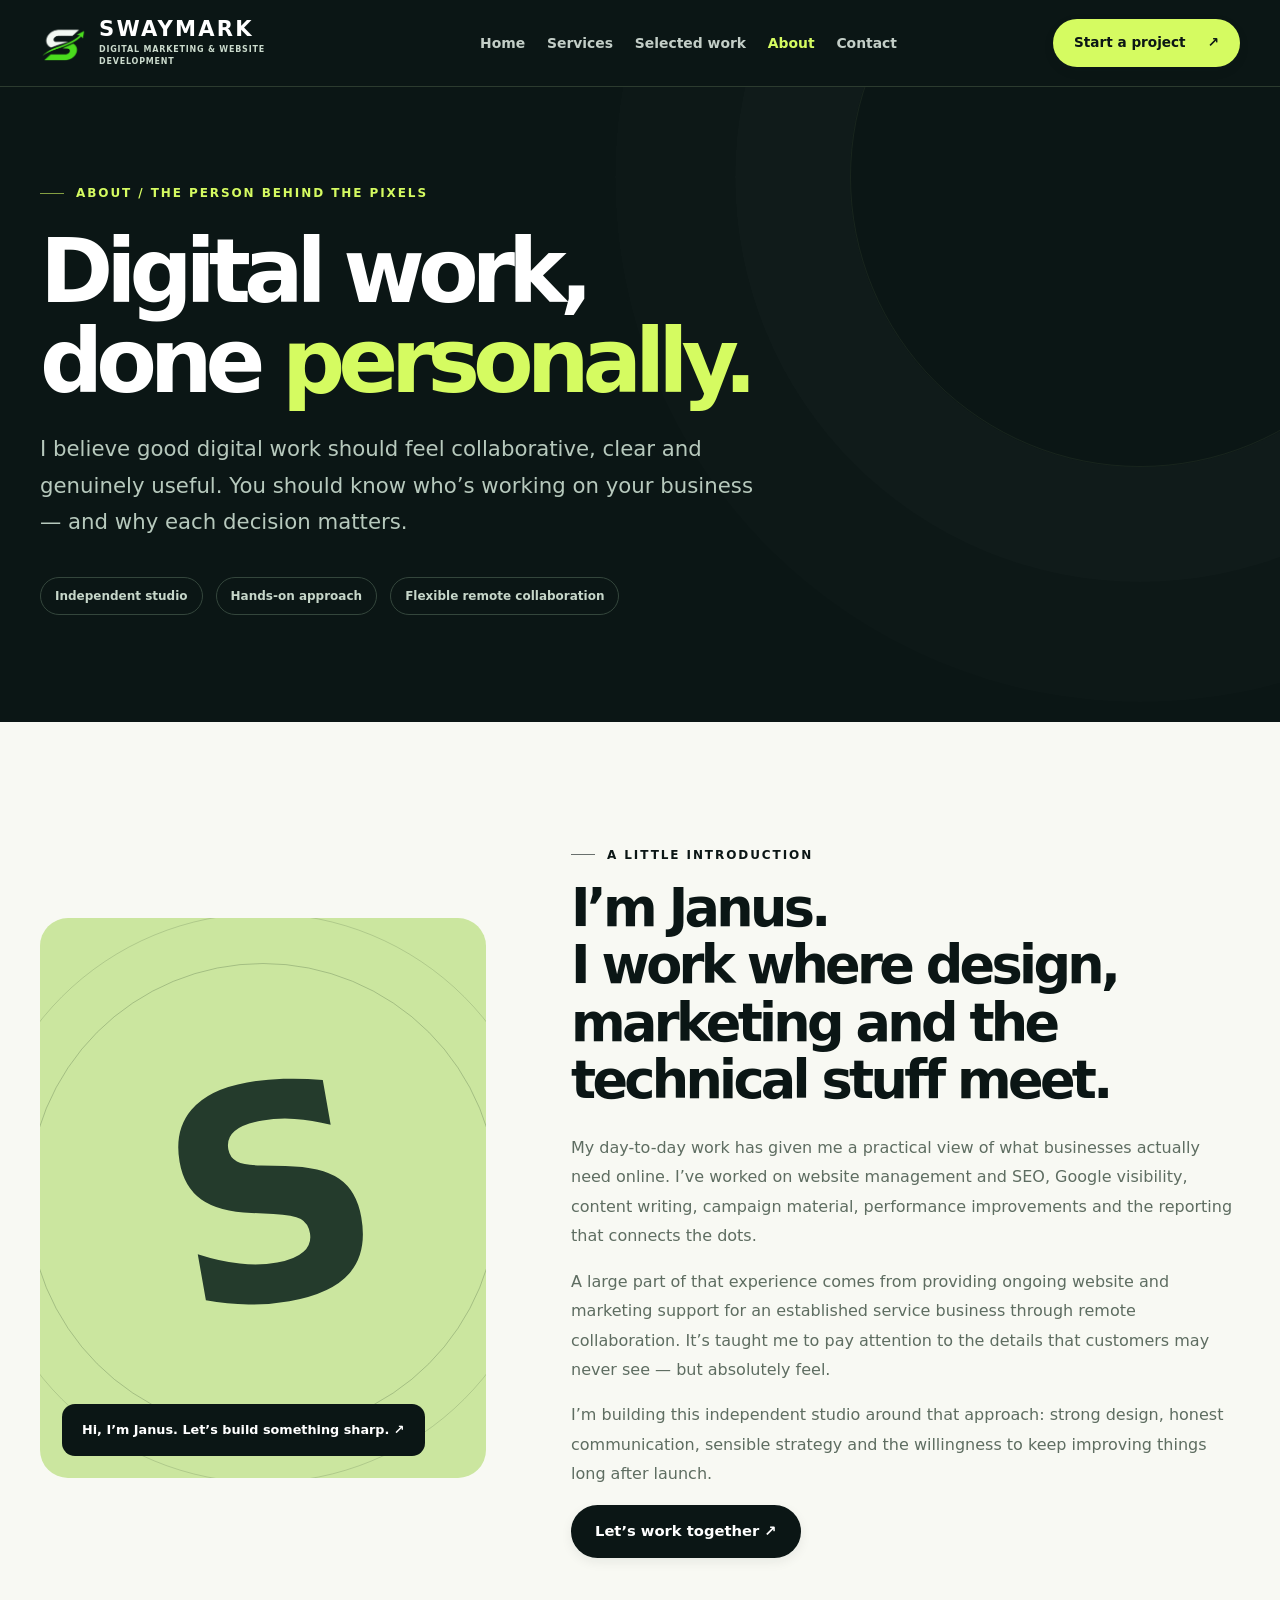
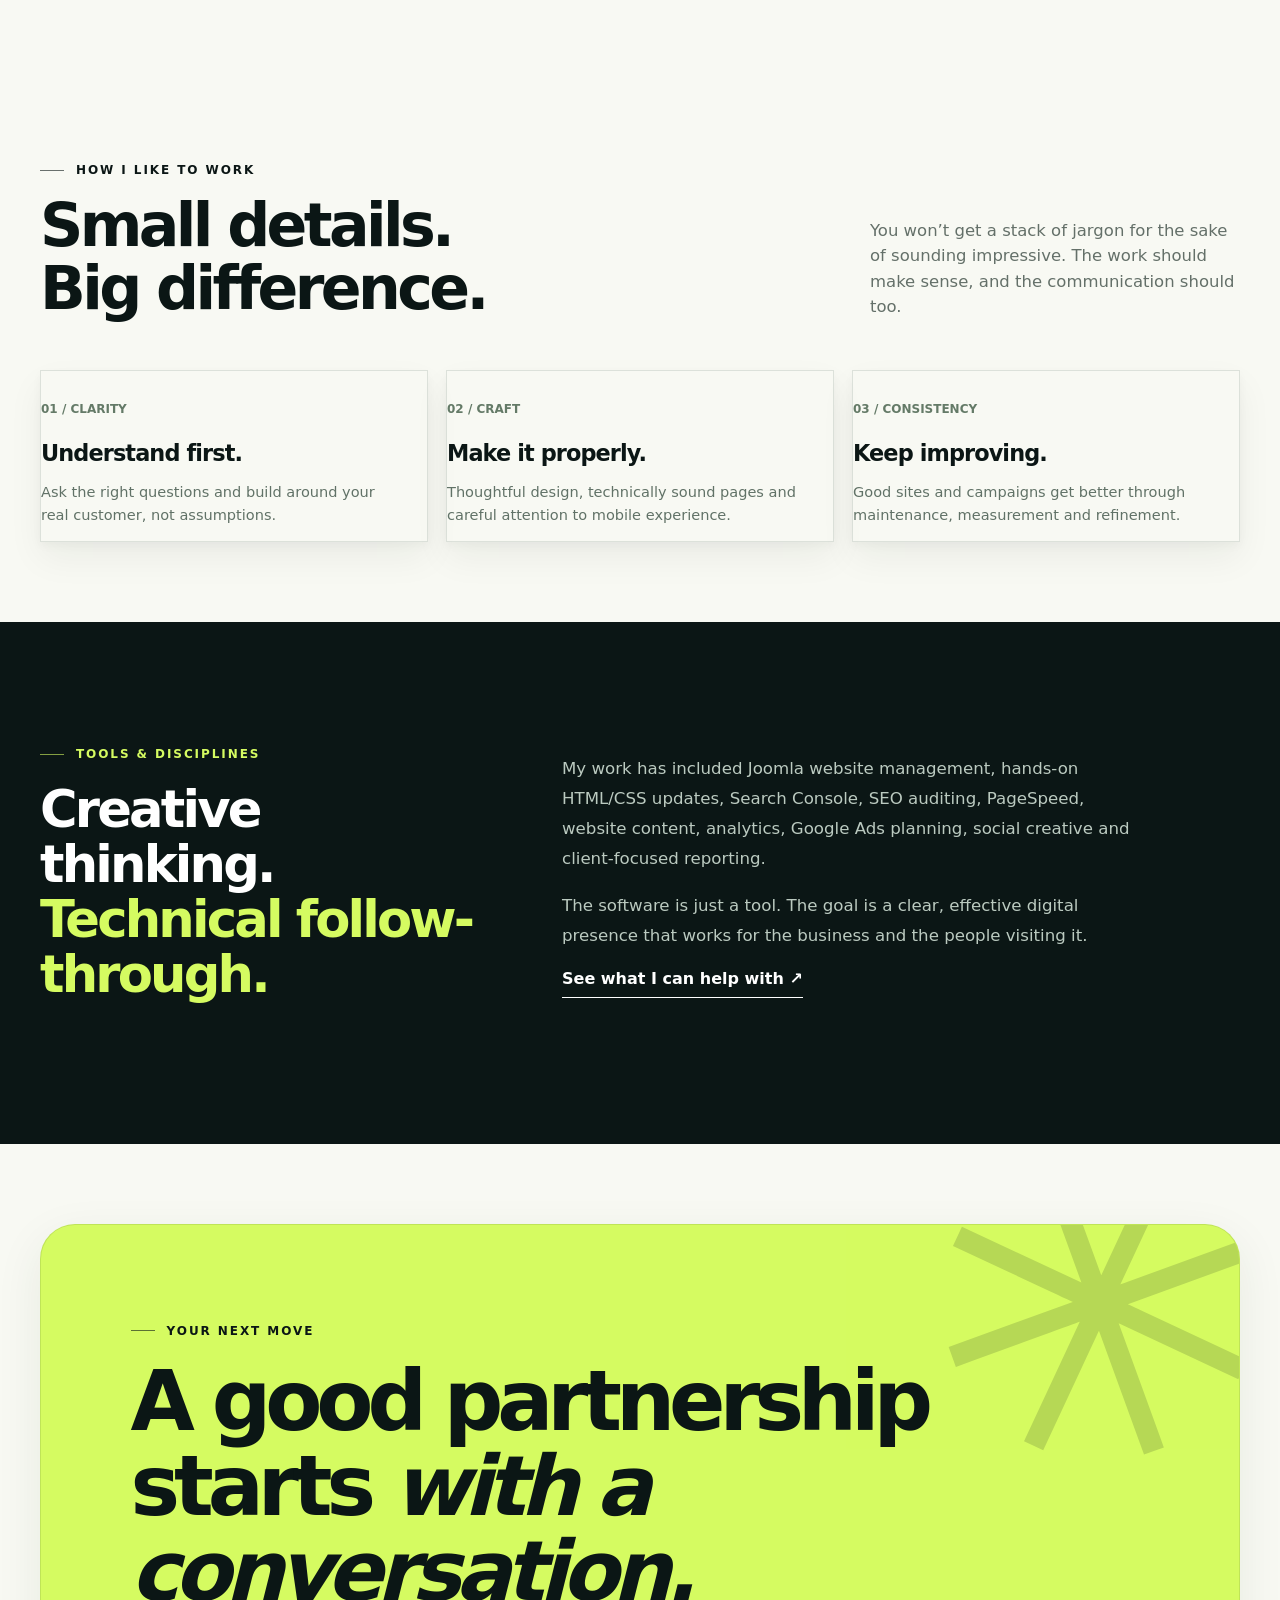
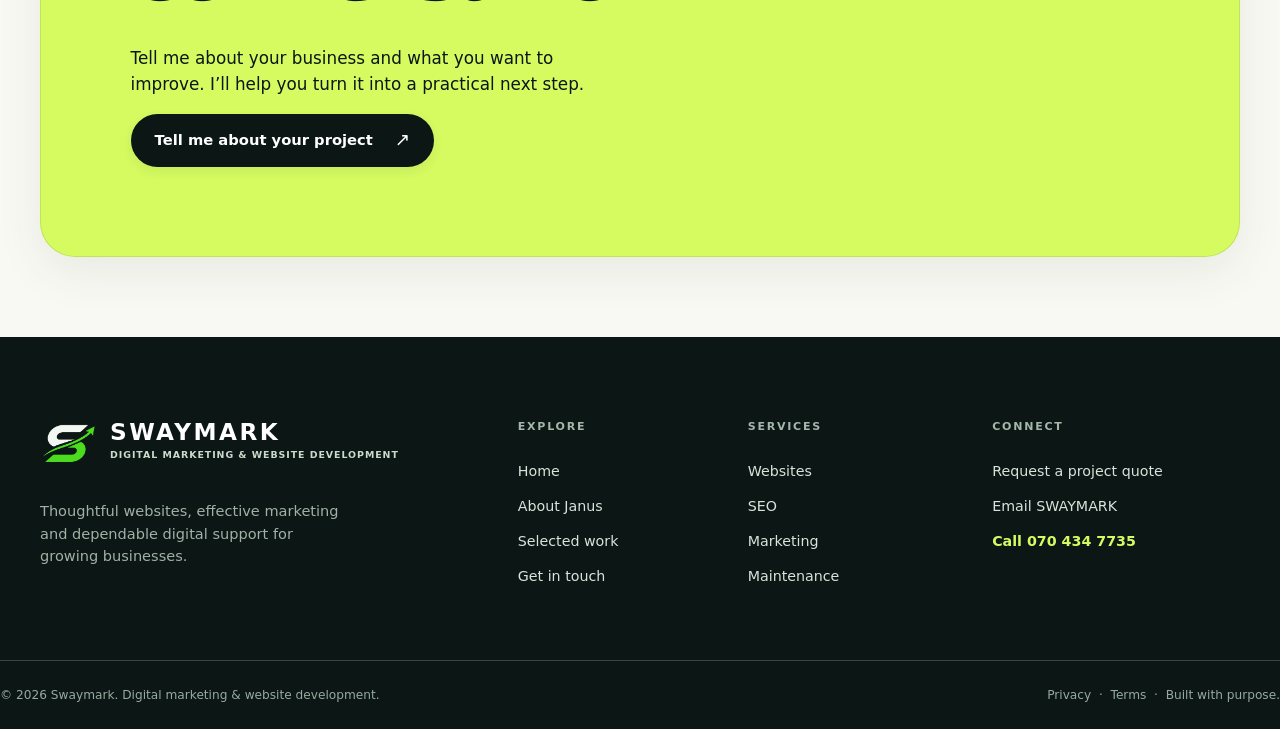
==== commit ebaa4d83: "Make SWAYMARK brand location-neutral and add public phone number" ====
--- a/about.html
+++ b/about.html
@@ -1,13 +1,13 @@
-<!doctype html><html lang="en-ZA"><head>
+<!doctype html><html lang="en"><head>
 <meta charset="utf-8"><meta name="viewport" content="width=device-width, initial-scale=1">
 <meta name="theme-color" content="#0b1615"><meta name="color-scheme" content="light">
-<title>About Janus | Digital Marketing &amp; Website Specialist</title><meta name="description" content="Meet Janus, an independent South African website and marketing specialist with hands-on experience in website management, SEO, creative content and digital operations.">
+<title>About Janus | Digital Marketing &amp; Website Specialist</title><meta name="description" content="Meet Janus, an independent website and marketing specialist with hands-on experience in website management, SEO, creative content and digital operations.">
 <meta name="robots" content="index,follow,max-image-preview:large">
-<meta property="og:type" content="website"><meta property="og:locale" content="en_ZA">
+<meta property="og:type" content="website">
 <meta property="og:site_name" content="Swaymark"><meta property="og:title" content="About Janus | Digital Marketing &amp; Website Specialist">
-<meta property="og:description" content="Meet Janus, an independent South African website and marketing specialist with hands-on experience in website management, SEO, creative content and digital operations.">
+<meta property="og:description" content="Meet Janus, an independent website and marketing specialist with hands-on experience in website management, SEO, creative content and digital operations.">
 <meta name="twitter:title" content="About Janus | Digital Marketing &amp; Website Specialist">
-<meta name="twitter:description" content="Meet Janus, an independent South African website and marketing specialist with hands-on experience in website management, SEO, creative content and digital operations.">
+<meta name="twitter:description" content="Meet Janus, an independent website and marketing specialist with hands-on experience in website management, SEO, creative content and digital operations.">
 <link rel="icon" type="image/png" sizes="64x64" href="assets/favicon.png"><link rel="stylesheet" href="assets/styles.css">
 <link rel="canonical" href="https://janusoosthuizen2-work.github.io/swaymark-website/about.html">
 <meta property="og:url" content="https://janusoosthuizen2-work.github.io/swaymark-website/about.html">
@@ -16,21 +16,21 @@
 <meta property="og:image:alt" content="SWAYMARK digital marketing and website development">
 <meta name="twitter:image" content="https://janusoosthuizen2-work.github.io/swaymark-website/assets/og-cover.png">
 <meta name="twitter:card" content="summary_large_image">
-<script type="application/ld+json">{"@context":"https://schema.org","@graph":[{"@type":"Organization","@id":"https://janusoosthuizen2-work.github.io/swaymark-website/#organization","name":"SWAYMARK","url":"https://janusoosthuizen2-work.github.io/swaymark-website/","email":"janusoosthuizen2@gmail.com","founder":{"@type":"Person","name":"Janus Oosthuizen"},"logo":"https://janusoosthuizen2-work.github.io/swaymark-website/assets/logo-mark.webp","description":"Website development, SEO, digital marketing and website support for businesses."},{"@type":"WebSite","@id":"https://janusoosthuizen2-work.github.io/swaymark-website/#website","url":"https://janusoosthuizen2-work.github.io/swaymark-website/","name":"SWAYMARK","publisher":{"@id":"https://janusoosthuizen2-work.github.io/swaymark-website/#organization"}},{"@type":"WebPage","@id":"https://janusoosthuizen2-work.github.io/swaymark-website/about.html#webpage","url":"https://janusoosthuizen2-work.github.io/swaymark-website/about.html","name":"About Janus | Digital Marketing & Website Specialist","isPartOf":{"@id":"https://janusoosthuizen2-work.github.io/swaymark-website/#website"},"about":{"@id":"https://janusoosthuizen2-work.github.io/swaymark-website/#organization"},"description":"Meet Janus, an independent South African website and marketing specialist with hands-on experience in website management, SEO, creative content and digital operations."}]}</script>
+<script type="application/ld+json">{"@context":"https://schema.org","@graph":[{"@type":"Organization","@id":"https://janusoosthuizen2-work.github.io/swaymark-website/#organization","name":"SWAYMARK","url":"https://janusoosthuizen2-work.github.io/swaymark-website/","email":"janusoosthuizen2@gmail.com","founder":{"@type":"Person","name":"Janus Oosthuizen"},"logo":"https://janusoosthuizen2-work.github.io/swaymark-website/assets/logo-mark.webp","description":"Website development, SEO, digital marketing and website support for businesses.","telephone":"070 434 7735"},{"@type":"WebSite","@id":"https://janusoosthuizen2-work.github.io/swaymark-website/#website","url":"https://janusoosthuizen2-work.github.io/swaymark-website/","name":"SWAYMARK","publisher":{"@id":"https://janusoosthuizen2-work.github.io/swaymark-website/#organization"}},{"@type":"WebPage","@id":"https://janusoosthuizen2-work.github.io/swaymark-website/about.html#webpage","url":"https://janusoosthuizen2-work.github.io/swaymark-website/about.html","name":"About Janus | Digital Marketing & Website Specialist","isPartOf":{"@id":"https://janusoosthuizen2-work.github.io/swaymark-website/#website"},"about":{"@id":"https://janusoosthuizen2-work.github.io/swaymark-website/#organization"},"description":"Meet Janus, an independent website and marketing specialist with hands-on experience in website management, SEO, creative content and digital operations."}]}</script>
 </head><body><a class="skip-link" href="#main">Skip to main content</a>
 <header class="site-header"><div class="container header-wrap">
   <a class="brand" href="index.html" aria-label="Swaymark home"><img class="brand-logo" src="assets/logo-mark.webp" width="47" height="47" alt=""><span class="brand-copy"><span class="brand-title">SWAYMARK</span><span class="brand-caption">DIGITAL MARKETING &amp; WEBSITE DEVELOPMENT</span></span></a>
   <nav aria-label="Main navigation"><ul class="nav-list" id="main-navigation" data-nav-list><li><a href="index.html">Home</a></li><li><a href="services.html">Services</a></li><li><a href="work.html">Selected work</a></li><li><a href="about.html" aria-current="page">About</a></li><li><a href="contact.html">Contact</a></li></ul></nav>
   <div class="nav-actions"><a class="btn header-cta" href="contact.html">Start a project <span aria-hidden="true">↗</span></a><button class="menu-button" data-menu-toggle aria-label="Open navigation" aria-controls="main-navigation" aria-expanded="false"><span></span><span></span><span></span></button></div>
-</div></header><main id="main"><section class="page-hero"><div class="container"><div class="page-hero-inner"><span class="eyebrow">About / The person behind the pixels</span><h1>Digital work, done <span class="accent">personally.</span></h1><p>I believe good digital work should feel collaborative, clear and genuinely useful. You should know who’s working on your business — and why each decision matters.</p><div class="page-subline"><span>Independent studio</span><span>Hands-on approach</span><span>South Africa · remote-friendly</span></div></div></div></section><section class="section"><div class="container"><div class="about-layout"><div class="profile-art" role="img" aria-label="Stylised S monogram for Swaymark"><span aria-hidden="true">S</span><div class="profile-art-tag">Hi, I’m Janus. Let’s build something sharp. ↗</div></div>
-<div><span class="eyebrow">A little introduction</span><h2>I’m Janus.<br>I work where design, marketing and the technical stuff meet.</h2><p>My day-to-day work has given me a practical view of what businesses actually need online. I’ve worked on website management and SEO, Google visibility, content writing, campaign material, performance improvements and the reporting that connects the dots.</p><p>A large part of that experience comes from supporting the online presence of a Perth-based service business while working remotely from South Africa. It’s taught me to pay attention to the details that customers may never see — but absolutely feel.</p><p>I’m building this independent studio around that approach: strong design, honest communication, sensible strategy and the willingness to keep improving things long after launch.</p><a class="btn btn-dark" href="contact.html">Let’s work together ↗</a></div></div></div></section>
+</div></header><main id="main"><section class="page-hero"><div class="container"><div class="page-hero-inner"><span class="eyebrow">About / The person behind the pixels</span><h1>Digital work, done <span class="accent">personally.</span></h1><p>I believe good digital work should feel collaborative, clear and genuinely useful. You should know who’s working on your business — and why each decision matters.</p><div class="page-subline"><span>Independent studio</span><span>Hands-on approach</span><span>Flexible remote collaboration</span></div></div></div></section><section class="section"><div class="container"><div class="about-layout"><div class="profile-art" role="img" aria-label="Stylised S monogram for Swaymark"><span aria-hidden="true">S</span><div class="profile-art-tag">Hi, I’m Janus. Let’s build something sharp. ↗</div></div>
+<div><span class="eyebrow">A little introduction</span><h2>I’m Janus.<br>I work where design, marketing and the technical stuff meet.</h2><p>My day-to-day work has given me a practical view of what businesses actually need online. I’ve worked on website management and SEO, Google visibility, content writing, campaign material, performance improvements and the reporting that connects the dots.</p><p>A large part of that experience comes from providing ongoing website and marketing support for an established service business through remote collaboration. It’s taught me to pay attention to the details that customers may never see — but absolutely feel.</p><p>I’m building this independent studio around that approach: strong design, honest communication, sensible strategy and the willingness to keep improving things long after launch.</p><a class="btn btn-dark" href="contact.html">Let’s work together ↗</a></div></div></div></section>
 <section class="section-sm"><div class="container"><div class="section-head"><div><span class="eyebrow">How I like to work</span><h2>Small details.<br>Big difference.</h2></div><p>You won’t get a stack of jargon for the sake of sounding impressive. The work should make sense, and the communication should too.</p></div><div class="values-grid"><div class="value-card reveal"><span>01 / CLARITY</span><h3>Understand first.</h3><p>Ask the right questions and build around your real customer, not assumptions.</p></div><div class="value-card reveal"><span>02 / CRAFT</span><h3>Make it properly.</h3><p>Thoughtful design, technically sound pages and careful attention to mobile experience.</p></div><div class="value-card reveal"><span>03 / CONSISTENCY</span><h3>Keep improving.</h3><p>Good sites and campaigns get better through maintenance, measurement and refinement.</p></div></div></div></section>
 <section class="section dark-section"><div class="container"><div class="band-head"><div><span class="eyebrow accent">Tools & disciplines</span><h2>Creative thinking.<br><span class="accent">Technical follow-through.</span></h2></div><div><p>My work has included Joomla website management, hands-on HTML/CSS updates, Search Console, SEO auditing, PageSpeed, website content, analytics, Google Ads planning, social creative and client-focused reporting.</p><p>The software is just a tool. The goal is a clear, effective digital presence that works for the business and the people visiting it.</p><a class="text-link" href="services.html">See what I can help with ↗</a></div></div></div></section><section class="section-sm"><div class="container"><div class="cta-panel reveal"><span class="eyebrow">YOUR NEXT MOVE</span><h2>A good partnership starts <em>with a conversation.</em></h2><p>Tell me about your business and what you want to improve. I’ll help you turn it into a practical next step.</p><a class="btn btn-dark" href="contact.html">Tell me about your project <span class="arrow" aria-hidden="true">↗</span></a></div></div></section></main><footer class="site-footer"><div class="container">
 <div class="footer-main">
-  <div class="footer-intro"><a class="brand" href="index.html" aria-label="Swaymark home"><img class="brand-logo footer-logo" src="assets/logo-mark.webp" width="58" height="58" alt=""><span class="brand-copy"><span class="brand-title">SWAYMARK</span><span class="brand-caption">DIGITAL MARKETING &amp; WEBSITE DEVELOPMENT</span></span></a><p>Professional websites, practical marketing and dependable support for growing businesses, based in South Africa.</p></div>
+  <div class="footer-intro"><a class="brand" href="index.html" aria-label="Swaymark home"><img class="brand-logo footer-logo" src="assets/logo-mark.webp" width="58" height="58" alt=""><span class="brand-copy"><span class="brand-title">SWAYMARK</span><span class="brand-caption">DIGITAL MARKETING &amp; WEBSITE DEVELOPMENT</span></span></a><p>Thoughtful websites, effective marketing and dependable digital support for growing businesses.</p></div>
   <div><h3>Explore</h3><div class="footer-links"><a href="index.html">Home</a><a href="about.html">About Janus</a><a href="work.html">Selected work</a><a href="contact.html">Get in touch</a></div></div>
   <div><h3>Services</h3><div class="footer-links"><a href="services.html#web-design">Websites</a><a href="services.html#seo">SEO</a><a href="services.html#marketing">Marketing</a><a href="services.html#maintenance">Maintenance</a></div></div>
-  <div><h3>Connect</h3><div class="footer-links"><a href="contact.html">Request a project quote</a><a href="mailto:janusoosthuizen2@gmail.com">Email SWAYMARK</a></div></div></div>
+  <div><h3>Connect</h3><div class="footer-links"><a href="contact.html">Request a project quote</a><a href="mailto:janusoosthuizen2@gmail.com">Email SWAYMARK</a><a href="tel:0704347735" aria-label="Call SWAYMARK on 070 434 7735">Call 070 434 7735</a></div></div></div>
 </div>
-<div class="footer-bottom"><span>© <span data-year>2026</span> Swaymark. Digital marketing &amp; website development.</span><span><a href="privacy.html">Privacy</a> &nbsp;·&nbsp; <a href="terms.html">Terms</a> &nbsp;·&nbsp; Crafted with care in South Africa.</span></div>
+<div class="footer-bottom"><span>© <span data-year>2026</span> Swaymark. Digital marketing &amp; website development.</span><span><a href="privacy.html">Privacy</a> &nbsp;·&nbsp; <a href="terms.html">Terms</a> &nbsp;·&nbsp; Built with purpose.</span></div>
 </div></footer><script src="assets/config.js" defer></script><script src="assets/script.js" defer></script></body></html>
--- a/assets/styles.css
+++ b/assets/styles.css
@@ -463,4 +463,7 @@
 @media (prefers-reduced-motion: reduce) {
   *, *::before, *::after { scroll-behavior: auto !important; animation-duration: .01ms !important; transition-duration: .01ms !important; }
   .has-js .reveal { opacity: 1; transform: none; }
-}+}
+/* Direct contact links; no external resources */
+.contact-point a[href^="tel:"] { color: #175d34; font-weight: 780; font-variant-numeric: tabular-nums; }
+.footer-links a[href^="tel:"] { color: var(--lime); font-weight: 720; font-variant-numeric: tabular-nums; }
